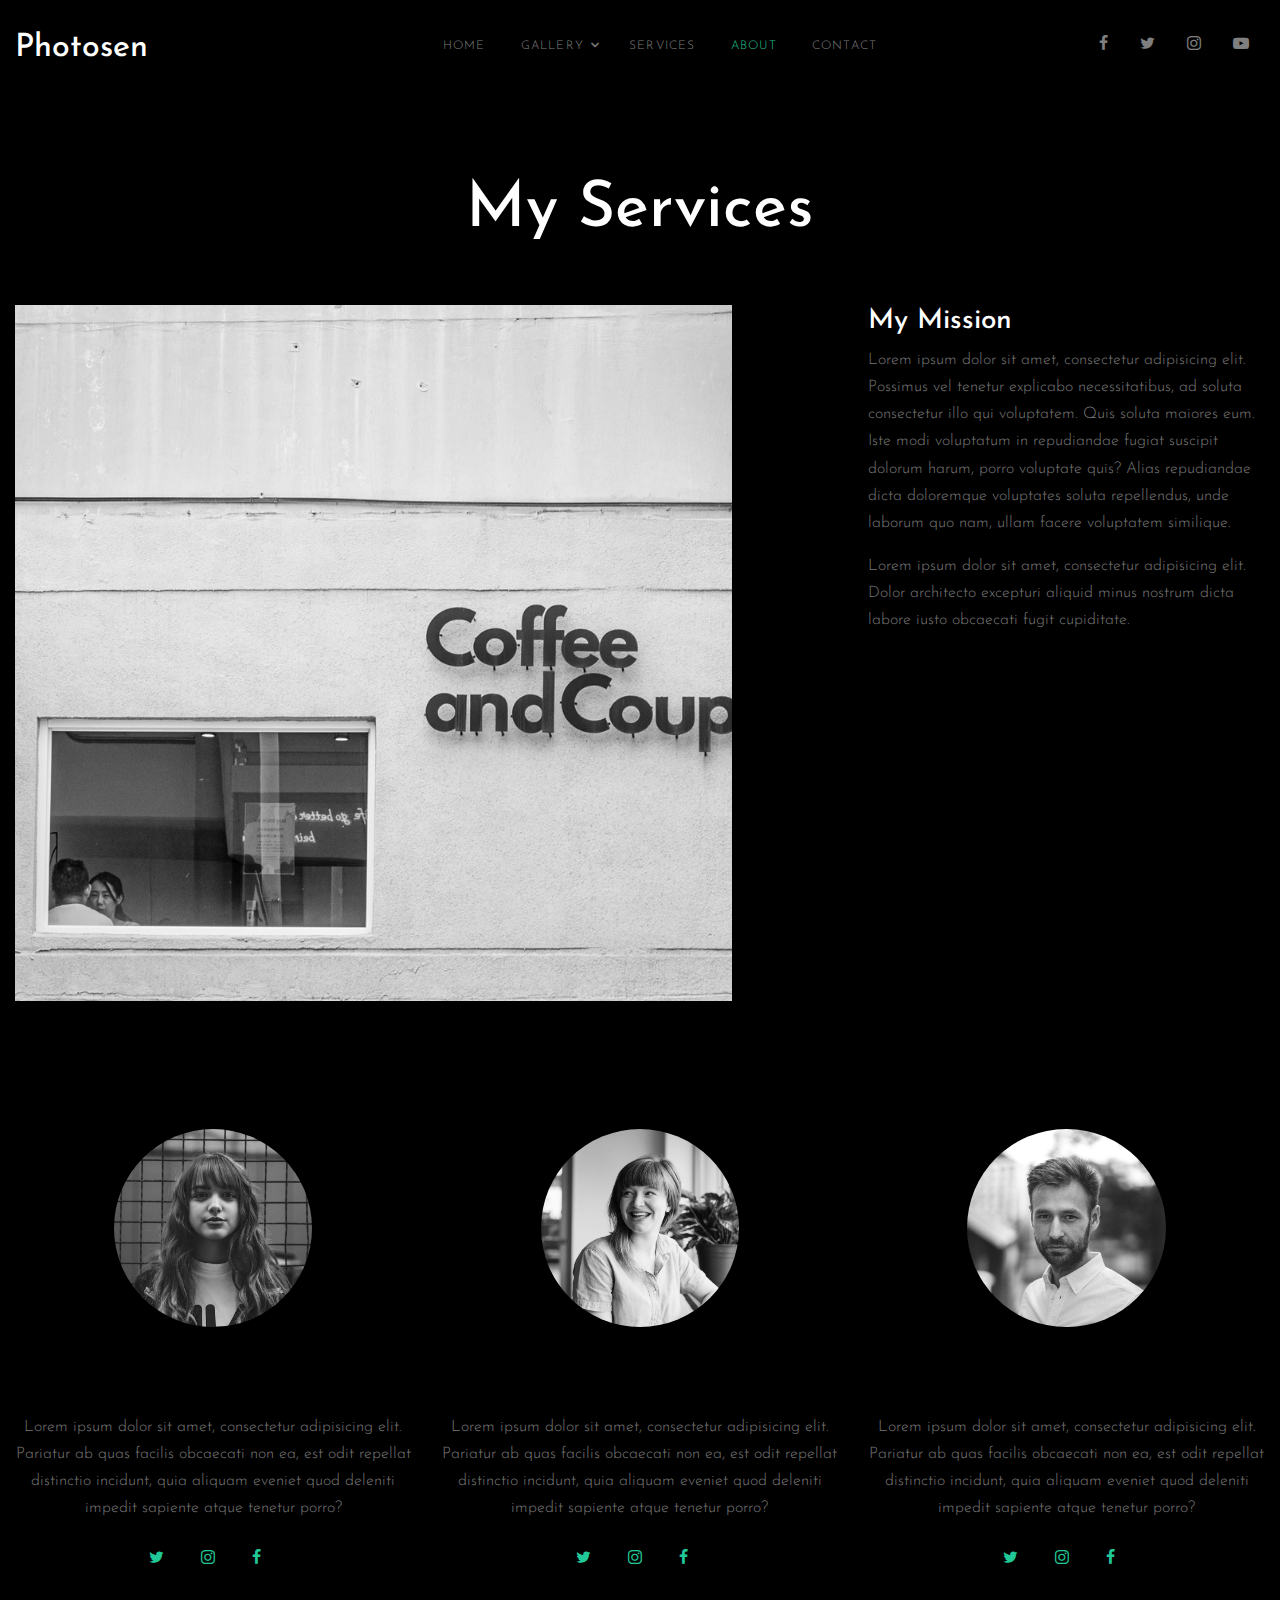
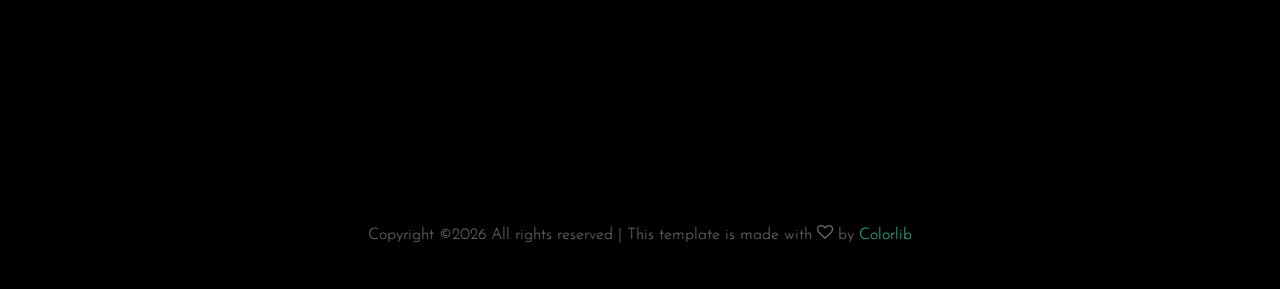
==== about.html @ 9618e88c "Template files added to this project folder" ====
<!DOCTYPE html>
<html lang="en">
<head>
  <title>Photosen &mdash; Colorlib Website Template</title>
  <meta charset="utf-8">
  <meta name="viewport" content="width=device-width, initial-scale=1, shrink-to-fit=no">

  <link href="https://fonts.googleapis.com/css2?family=Josefin+Sans:wght@400;700&family=Roboto+Mono:wght@400;700&display=swap" rel="stylesheet">
  <link rel="stylesheet" href="fonts/icomoon/style.css">

  <link rel="stylesheet" href="css/bootstrap.min.css">
  <link rel="stylesheet" href="css/magnific-popup.css">
  <link rel="stylesheet" href="css/jquery-ui.css">
  <link rel="stylesheet" href="css/owl.carousel.min.css">
  <link rel="stylesheet" href="css/owl.theme.default.min.css">

  <link rel="stylesheet" href="css/lightgallery.min.css">    

  <link rel="stylesheet" href="css/bootstrap-datepicker.css">

  <link rel="stylesheet" href="fonts/flaticon/font/flaticon.css">

  <link rel="stylesheet" href="css/swiper.css">

  <link rel="stylesheet" href="css/aos.css">

  <link rel="stylesheet" href="css/style.css">

</head>
<body>

  <div class="site-wrap">

    <div class="site-mobile-menu">
      <div class="site-mobile-menu-header">
        <div class="site-mobile-menu-close mt-3">
          <span class="icon-close2 js-menu-toggle"></span>
        </div>
      </div>
      <div class="site-mobile-menu-body"></div>
    </div>
    



    <header class="site-navbar py-3" role="banner">

      <div class="container-fluid">
        <div class="row align-items-center">

          <div class="col-6 col-xl-2" data-aos="fade-down">
            <h1 class="mb-0"><a href="index.html" class="text-white h2 mb-0">Photosen</a></h1>
          </div>
          <div class="col-10 col-md-8 d-none d-xl-block" data-aos="fade-down">
            <nav class="site-navigation position-relative text-right text-lg-center" role="navigation">

              <ul class="site-menu js-clone-nav mx-auto d-none d-lg-block">
                <li><a href="index.html">Home</a></li>
                <li class="has-children">
                  <a href="single.html">Gallery</a>
                  <ul class="dropdown">
                    <li><a href="#">Nature</a></li>
                    <li><a href="#">Portrait</a></li>
                    <li><a href="#">People</a></li>
                    <li><a href="#">Architecture</a></li>
                    <li><a href="#">Animals</a></li>
                    <li><a href="#">Sports</a></li>
                    <li><a href="#">Travel</a></li>
                    <li class="has-children">
                      <a href="#">Sub Menu</a>
                      <ul class="dropdown">
                        <li><a href="#">Menu One</a></li>
                        <li><a href="#">Menu Two</a></li>
                        <li><a href="#">Menu Three</a></li>
                      </ul>
                    </li>
                  </ul>
                </li>
                <li><a href="services.html">Services</a></li>
                <li class="active"><a href="about.html">About</a></li>
                <li><a href="contact.html">Contact</a></li>
              </ul>
            </nav>
          </div>

          <div class="col-6 col-xl-2 text-right" data-aos="fade-down">
            <div class="d-none d-xl-inline-block">
              <ul class="site-menu js-clone-nav ml-auto list-unstyled d-flex text-right mb-0" data-class="social">
                <li>
                  <a href="#" class="pl-0 pr-3"><span class="icon-facebook"></span></a>
                </li>
                <li>
                  <a href="#" class="pl-3 pr-3"><span class="icon-twitter"></span></a>
                </li>
                <li>
                  <a href="#" class="pl-3 pr-3"><span class="icon-instagram"></span></a>
                </li>
                <li>
                  <a href="#" class="pl-3 pr-3"><span class="icon-youtube-play"></span></a>
                </li>
              </ul>
            </div>

            <div class="d-inline-block d-xl-none ml-md-0 mr-auto py-3" style="position: relative; top: 3px;"><a href="#" class="site-menu-toggle js-menu-toggle text-black"><span class="icon-menu h3"></span></a></div>

          </div>

        </div>
      </div>
      
    </header>



    <div class="site-section"  data-aos="fade">
      <div class="container-fluid">

        <div class="row justify-content-center">

          <div class="col-md-7">
            <div class="row mb-5">
              <div class="col-12 ">
                <h2 class="site-section-heading text-center">My Services</h2>
              </div>
            </div>
          </div>

        </div>
        
        <div class="row mb-5">
          <div class="col-md-7">
            <img src="images/img_2.jpg" alt="Images" class="img-fluid">
          </div>
          <div class="col-md-4 ml-auto">
            <h3 class="text-white">My Mission</h3>
            <p>Lorem ipsum dolor sit amet, consectetur adipisicing elit. Possimus vel tenetur explicabo necessitatibus, ad soluta consectetur illo qui voluptatem. Quis soluta maiores eum. Iste modi voluptatum in repudiandae fugiat suscipit dolorum harum, porro voluptate quis? Alias repudiandae dicta doloremque voluptates soluta repellendus, unde laborum quo nam, ullam facere voluptatem similique.</p>
            <p>Lorem ipsum dolor sit amet, consectetur adipisicing elit. Dolor architecto excepturi aliquid minus nostrum dicta labore iusto obcaecati fugit cupiditate.</p>
          </div>
        </div>


        <div class="row site-section">
          <div class="col-md-6 col-lg-6 col-xl-4 text-center mb-5">
            <img src="images/person_1.jpg" alt="Image" class="img-fluid w-50 rounded-circle mb-4">
            <h2 class="text-black font-weight-light mb-4">Jean Smith</h2>
            <p class="mb-4">Lorem ipsum dolor sit amet, consectetur adipisicing elit. Pariatur ab quas facilis obcaecati non ea, est odit repellat distinctio incidunt, quia aliquam eveniet quod deleniti impedit sapiente atque tenetur porro?</p>
            <p>
              <a href="#" class="pl-0 pr-3"><span class="icon-twitter"></span></a>
              <a href="#" class="pl-3 pr-3"><span class="icon-instagram"></span></a>
              <a href="#" class="pl-3 pr-3"><span class="icon-facebook"></span></a>
            </p>
          </div>
          <div class="col-md-6 col-lg-6 col-xl-4 text-center mb-5">
            <img src="images/person_2.jpg" alt="Image" class="img-fluid w-50 rounded-circle mb-4">
            <h2 class="text-black font-weight-light mb-4">Claire Smith</h2>
            <p class="mb-4">Lorem ipsum dolor sit amet, consectetur adipisicing elit. Pariatur ab quas facilis obcaecati non ea, est odit repellat distinctio incidunt, quia aliquam eveniet quod deleniti impedit sapiente atque tenetur porro?</p>
            <p>
              <a href="#" class="pl-0 pr-3"><span class="icon-twitter"></span></a>
              <a href="#" class="pl-3 pr-3"><span class="icon-instagram"></span></a>
              <a href="#" class="pl-3 pr-3"><span class="icon-facebook"></span></a>
            </p>
          </div>
          <div class="col-md-6 col-lg-6 col-xl-4 text-center mb-5">
            <img src="images/person_4.jpg" alt="Image" class="img-fluid w-50 rounded-circle mb-4">
            <h2 class="text-black font-weight-light mb-4">John Smith</h2>
            <p class="mb-4">Lorem ipsum dolor sit amet, consectetur adipisicing elit. Pariatur ab quas facilis obcaecati non ea, est odit repellat distinctio incidunt, quia aliquam eveniet quod deleniti impedit sapiente atque tenetur porro?</p>
            <p>
              <a href="#" class="pl-0 pr-3"><span class="icon-twitter"></span></a>
              <a href="#" class="pl-3 pr-3"><span class="icon-instagram"></span></a>
              <a href="#" class="pl-3 pr-3"><span class="icon-facebook"></span></a>
            </p>
          </div>
        </div>
      </div>
    </div>

    <div class="footer py-4">
      <div class="container-fluid text-center">
        <p>
          <!-- Link back to Colorlib can't be removed. Template is licensed under CC BY 3.0. -->
          Copyright &copy;<script data-cfasync="false" src="/cdn-cgi/scripts/5c5dd728/cloudflare-static/email-decode.min.js"></script><script>document.write(new Date().getFullYear());</script> All rights reserved | This template is made with <i class="icon-heart-o" aria-hidden="true"></i> by <a href="https://colorlib.com" target="_blank" >Colorlib</a>
          <!-- Link back to Colorlib can't be removed. Template is licensed under CC BY 3.0. -->
        </p>
      </div>
    </div>

    

    
    
  </div>

  <script src="js/jquery-3.3.1.min.js"></script>
  <script src="js/jquery-migrate-3.0.1.min.js"></script>
  <script src="js/jquery-ui.js"></script>
  <script src="js/popper.min.js"></script>
  <script src="js/bootstrap.min.js"></script>
  <script src="js/owl.carousel.min.js"></script>
  <script src="js/jquery.stellar.min.js"></script>
  <script src="js/jquery.countdown.min.js"></script>
  <script src="js/jquery.magnific-popup.min.js"></script>
  <script src="js/bootstrap-datepicker.min.js"></script>
  <script src="js/swiper.min.js"></script>
  <script src="js/aos.js"></script>

  <script src="js/picturefill.min.js"></script>
  <script src="js/lightgallery-all.min.js"></script>
  <script src="js/jquery.mousewheel.min.js"></script>

  <script src="js/main.js"></script>
  
  <script>
    $(document).ready(function(){
      $('#lightgallery').lightGallery();
    });
  </script>

</body>
</html>
---- fonts/icomoon/style.css ----
@font-face {
  font-family: 'icomoon';
  src:  url('fonts/icomoon.eot?10si43');
  src:  url('fonts/icomoon.eot?10si43#iefix') format('embedded-opentype'),
    url('fonts/icomoon.ttf?10si43') format('truetype'),
    url('fonts/icomoon.woff?10si43') format('woff'),
    url('fonts/icomoon.svg?10si43#icomoon') format('svg');
  font-weight: normal;
  font-style: normal;
}

[class^="icon-"], [class*=" icon-"] {
  /* use !important to prevent issues with browser extensions that change fonts */
  font-family: 'icomoon' !important;
  speak: none;
  font-style: normal;
  font-weight: normal;
  font-variant: normal;
  text-transform: none;
  line-height: 1;

  /* Better Font Rendering =========== */
  -webkit-font-smoothing: antialiased;
  -moz-osx-font-smoothing: grayscale;
}

.icon-asterisk:before {
  content: "\f069";
}
.icon-plus:before {
  content: "\f067";
}
.icon-question:before {
  content: "\f128";
}
.icon-minus:before {
  content: "\f068";
}
.icon-glass:before {
  content: "\f000";
}
.icon-music:before {
  content: "\f001";
}
.icon-search:before {
  content: "\f002";
}
.icon-envelope-o:before {
  content: "\f003";
}
.icon-heart:before {
  content: "\f004";
}
.icon-star:before {
  content: "\f005";
}
.icon-star-o:before {
  content: "\f006";
}
.icon-user:before {
  content: "\f007";
}
.icon-film:before {
  content: "\f008";
}
.icon-th-large:before {
  content: "\f009";
}
.icon-th:before {
  content: "\f00a";
}
.icon-th-list:before {
  content: "\f00b";
}
.icon-check:before {
  content: "\f00c";
}
.icon-close:before {
  content: "\f00d";
}
.icon-remove:before {
  content: "\f00d";
}
.icon-times:before {
  content: "\f00d";
}
.icon-search-plus:before {
  content: "\f00e";
}
.icon-search-minus:before {
  content: "\f010";
}
.icon-power-off:before {
  content: "\f011";
}
.icon-signal:before {
  content: "\f012";
}
.icon-cog:before {
  content: "\f013";
}
.icon-gear:before {
  content: "\f013";
}
.icon-trash-o:before {
  content: "\f014";
}
.icon-home:before {
  content: "\f015";
}
.icon-file-o:before {
  content: "\f016";
}
.icon-clock-o:before {
  content: "\f017";
}
.icon-road:before {
  content: "\f018";
}
.icon-download:before {
  content: "\f019";
}
.icon-arrow-circle-o-down:before {
  content: "\f01a";
}
.icon-arrow-circle-o-up:before {
  content: "\f01b";
}
.icon-inbox:before {
  content: "\f01c";
}
.icon-play-circle-o:before {
  content: "\f01d";
}
.icon-repeat:before {
  content: "\f01e";
}
.icon-rotate-right:before {
  content: "\f01e";
}
.icon-refresh:before {
  content: "\f021";
}
.icon-list-alt:before {
  content: "\f022";
}
.icon-lock:before {
  content: "\f023";
}
.icon-flag:before {
  content: "\f024";
}
.icon-headphones:before {
  content: "\f025";
}
.icon-volume-off:before {
  content: "\f026";
}
.icon-volume-down:before {
  content: "\f027";
}
.icon-volume-up:before {
  content: "\f028";
}
.icon-qrcode:before {
  content: "\f029";
}
.icon-barcode:before {
  content: "\f02a";
}
.icon-tag:before {
  content: "\f02b";
}
.icon-tags:before {
  content: "\f02c";
}
.icon-book:before {
  content: "\f02d";
}
.icon-bookmark:before {
  content: "\f02e";
}
.icon-print:before {
  content: "\f02f";
}
.icon-camera:before {
  content: "\f030";
}
.icon-font:before {
  content: "\f031";
}
.icon-bold:before {
  content: "\f032";
}
.icon-italic:before {
  content: "\f033";
}
.icon-text-height:before {
  content: "\f034";
}
.icon-text-width:before {
  content: "\f035";
}
.icon-align-left:before {
  content: "\f036";
}
.icon-align-center:before {
  content: "\f037";
}
.icon-align-right:before {
  content: "\f038";
}
.icon-align-justify:before {
  content: "\f039";
}
.icon-list:before {
  content: "\f03a";
}
.icon-dedent:before {
  content: "\f03b";
}
.icon-outdent:before {
  content: "\f03b";
}
.icon-indent:before {
  content: "\f03c";
}
.icon-video-camera:before {
  content: "\f03d";
}
.icon-image:before {
  content: "\f03e";
}
.icon-photo:before {
  content: "\f03e";
}
.icon-picture-o:before {
  content: "\f03e";
}
.icon-pencil:before {
  content: "\f040";
}
.icon-map-marker:before {
  content: "\f041";
}
.icon-adjust:before {
  content: "\f042";
}
.icon-tint:before {
  content: "\f043";
}
.icon-edit:before {
  content: "\f044";
}
.icon-pencil-square-o:before {
  content: "\f044";
}
.icon-share-square-o:before {
  content: "\f045";
}
.icon-check-square-o:before {
  content: "\f046";
}
.icon-arrows:before {
  content: "\f047";
}
.icon-step-backward:before {
  content: "\f048";
}
.icon-fast-backward:before {
  content: "\f049";
}
.icon-backward:before {
  content: "\f04a";
}
.icon-play:before {
  content: "\f04b";
}
.icon-pause:before {
  content: "\f04c";
}
.icon-stop:before {
  content: "\f04d";
}
.icon-forward:before {
  content: "\f04e";
}
.icon-fast-forward:before {
  content: "\f050";
}
.icon-step-forward:before {
  content: "\f051";
}
.icon-eject:before {
  content: "\f052";
}
.icon-chevron-left:before {
  content: "\f053";
}
.icon-chevron-right:before {
  content: "\f054";
}
.icon-plus-circle:before {
  content: "\f055";
}
.icon-minus-circle:before {
  content: "\f056";
}
.icon-times-circle:before {
  content: "\f057";
}
.icon-check-circle:before {
  content: "\f058";
}
.icon-question-circle:before {
  content: "\f059";
}
.icon-info-circle:before {
  content: "\f05a";
}
.icon-crosshairs:before {
  content: "\f05b";
}
.icon-times-circle-o:before {
  content: "\f05c";
}
.icon-check-circle-o:before {
  content: "\f05d";
}
.icon-ban:before {
  content: "\f05e";
}
.icon-arrow-left:before {
  content: "\f060";
}
.icon-arrow-right:before {
  content: "\f061";
}
.icon-arrow-up:before {
  content: "\f062";
}
.icon-arrow-down:before {
  content: "\f063";
}
.icon-mail-forward:before {
  content: "\f064";
}
.icon-share:before {
  content: "\f064";
}
.icon-expand:before {
  content: "\f065";
}
.icon-compress:before {
  content: "\f066";
}
.icon-exclamation-circle:before {
  content: "\f06a";
}
.icon-gift:before {
  content: "\f06b";
}
.icon-leaf:before {
  content: "\f06c";
}
.icon-fire:before {
  content: "\f06d";
}
.icon-eye:before {
  content: "\f06e";
}
.icon-eye-slash:before {
  content: "\f070";
}
.icon-exclamation-triangle:before {
  content: "\f071";
}
.icon-warning:before {
  content: "\f071";
}
.icon-plane:before {
  content: "\f072";
}
.icon-calendar:before {
  content: "\f073";
}
.icon-random:before {
  content: "\f074";
}
.icon-comment:before {
  content: "\f075";
}
.icon-magnet:before {
  content: "\f076";
}
.icon-chevron-up:before {
  content: "\f077";
}
.icon-chevron-down:before {
  content: "\f078";
}
.icon-retweet:before {
  content: "\f079";
}
.icon-shopping-cart:before {
  content: "\f07a";
}
.icon-folder:before {
  content: "\f07b";
}
.icon-folder-open:before {
  content: "\f07c";
}
.icon-arrows-v:before {
  content: "\f07d";
}
.icon-arrows-h:before {
  content: "\f07e";
}
.icon-bar-chart:before {
  content: "\f080";
}
.icon-bar-chart-o:before {
  content: "\f080";
}
.icon-twitter-square:before {
  content: "\f081";
}
.icon-facebook-square:before {
  content: "\f082";
}
.icon-camera-retro:before {
  content: "\f083";
}
.icon-key:before {
  content: "\f084";
}
.icon-cogs:before {
  content: "\f085";
}
.icon-gears:before {
  content: "\f085";
}
.icon-comments:before {
  content: "\f086";
}
.icon-thumbs-o-up:before {
  content: "\f087";
}
.icon-thumbs-o-down:before {
  content: "\f088";
}
.icon-star-half:before {
  content: "\f089";
}
.icon-heart-o:before {
  content: "\f08a";
}
.icon-sign-out:before {
  content: "\f08b";
}
.icon-linkedin-square:before {
  content: "\f08c";
}
.icon-thumb-tack:before {
  content: "\f08d";
}
.icon-external-link:before {
  content: "\f08e";
}
.icon-sign-in:before {
  content: "\f090";
}
.icon-trophy:before {
  content: "\f091";
}
.icon-github-square:before {
  content: "\f092";
}
.icon-upload:before {
  content: "\f093";
}
.icon-lemon-o:before {
  content: "\f094";
}
.icon-phone:before {
  content: "\f095";
}
.icon-square-o:before {
  content: "\f096";
}
.icon-bookmark-o:before {
  content: "\f097";
}
.icon-phone-square:before {
  content: "\f098";
}
.icon-twitter:before {
  content: "\f099";
}
.icon-facebook:before {
  content: "\f09a";
}
.icon-facebook-f:before {
  content: "\f09a";
}
.icon-github:before {
  content: "\f09b";
}
.icon-unlock:before {
  content: "\f09c";
}
.icon-credit-card:before {
  content: "\f09d";
}
.icon-feed:before {
  content: "\f09e";
}
.icon-rss:before {
  content: "\f09e";
}
.icon-hdd-o:before {
  content: "\f0a0";
}
.icon-bullhorn:before {
  content: "\f0a1";
}
.icon-bell-o:before {
  content: "\f0a2";
}
.icon-certificate:before {
  content: "\f0a3";
}
.icon-hand-o-right:before {
  content: "\f0a4";
}
.icon-hand-o-left:before {
  content: "\f0a5";
}
.icon-hand-o-up:before {
  content: "\f0a6";
}
.icon-hand-o-down:before {
  content: "\f0a7";
}
.icon-arrow-circle-left:before {
  content: "\f0a8";
}
.icon-arrow-circle-right:before {
  content: "\f0a9";
}
.icon-arrow-circle-up:before {
  content: "\f0aa";
}
.icon-arrow-circle-down:before {
  content: "\f0ab";
}
.icon-globe:before {
  content: "\f0ac";
}
.icon-wrench:before {
  content: "\f0ad";
}
.icon-tasks:before {
  content: "\f0ae";
}
.icon-filter:before {
  content: "\f0b0";
}
.icon-briefcase:before {
  content: "\f0b1";
}
.icon-arrows-alt:before {
  content: "\f0b2";
}
.icon-group:before {
  content: "\f0c0";
}
.icon-users:before {
  content: "\f0c0";
}
.icon-chain:before {
  content: "\f0c1";
}
.icon-link:before {
  content: "\f0c1";
}
.icon-cloud:before {
  content: "\f0c2";
}
.icon-flask:before {
  content: "\f0c3";
}
.icon-cut:before {
  content: "\f0c4";
}
.icon-scissors:before {
  content: "\f0c4";
}
.icon-copy:before {
  content: "\f0c5";
}
.icon-files-o:before {
  content: "\f0c5";
}
.icon-paperclip:before {
  content: "\f0c6";
}
.icon-floppy-o:before {
  content: "\f0c7";
}
.icon-save:before {
  content: "\f0c7";
}
.icon-square:before {
  content: "\f0c8";
}
.icon-bars:before {
  content: "\f0c9";
}
.icon-navicon:before {
  content: "\f0c9";
}
.icon-reorder:before {
  content: "\f0c9";
}
.icon-list-ul:before {
  content: "\f0ca";
}
.icon-list-ol:before {
  content: "\f0cb";
}
.icon-strikethrough:before {
  content: "\f0cc";
}
.icon-underline:before {
  content: "\f0cd";
}
.icon-table:before {
  content: "\f0ce";
}
.icon-magic:before {
  content: "\f0d0";
}
.icon-truck:before {
  content: "\f0d1";
}
.icon-pinterest:before {
  content: "\f0d2";
}
.icon-pinterest-square:before {
  content: "\f0d3";
}
.icon-google-plus-square:before {
  content: "\f0d4";
}
.icon-google-plus:before {
  content: "\f0d5";
}
.icon-money:before {
  content: "\f0d6";
}
.icon-caret-down:before {
  content: "\f0d7";
}
.icon-caret-up:before {
  content: "\f0d8";
}
.icon-caret-left:before {
  content: "\f0d9";
}
.icon-caret-right:before {
  content: "\f0da";
}
.icon-columns:before {
  content: "\f0db";
}
.icon-sort:before {
  content: "\f0dc";
}
.icon-unsorted:before {
  content: "\f0dc";
}
.icon-sort-desc:before {
  content: "\f0dd";
}
.icon-sort-down:before {
  content: "\f0dd";
}
.icon-sort-asc:before {
  content: "\f0de";
}
.icon-sort-up:before {
  content: "\f0de";
}
.icon-envelope:before {
  content: "\f0e0";
}
.icon-linkedin:before {
  content: "\f0e1";
}
.icon-rotate-left:before {
  content: "\f0e2";
}
.icon-undo:before {
  content: "\f0e2";
}
.icon-gavel:before {
  content: "\f0e3";
}
.icon-legal:before {
  content: "\f0e3";
}
.icon-dashboard:before {
  content: "\f0e4";
}
.icon-tachometer:before {
  content: "\f0e4";
}
.icon-comment-o:before {
  content: "\f0e5";
}
.icon-comments-o:before {
  content: "\f0e6";
}
.icon-bolt:before {
  content: "\f0e7";
}
.icon-flash:before {
  content: "\f0e7";
}
.icon-sitemap:before {
  content: "\f0e8";
}
.icon-umbrella:before {
  content: "\f0e9";
}
.icon-clipboard:before {
  content: "\f0ea";
}
.icon-paste:before {
  content: "\f0ea";
}
.icon-lightbulb-o:before {
  content: "\f0eb";
}
.icon-exchange:before {
  content: "\f0ec";
}
.icon-cloud-download:before {
  content: "\f0ed";
}
.icon-cloud-upload:before {
  content: "\f0ee";
}
.icon-user-md:before {
  content: "\f0f0";
}
.icon-stethoscope:before {
  content: "\f0f1";
}
.icon-suitcase:before {
  content: "\f0f2";
}
.icon-bell:before {
  content: "\f0f3";
}
.icon-coffee:before {
  content: "\f0f4";
}
.icon-cutlery:before {
  content: "\f0f5";
}
.icon-file-text-o:before {
  content: "\f0f6";
}
.icon-building-o:before {
  content: "\f0f7";
}
.icon-hospital-o:before {
  content: "\f0f8";
}
.icon-ambulance:before {
  content: "\f0f9";
}
.icon-medkit:before {
  content: "\f0fa";
}
.icon-fighter-jet:before {
  content: "\f0fb";
}
.icon-beer:before {
  content: "\f0fc";
}
.icon-h-square:before {
  content: "\f0fd";
}
.icon-plus-square:before {
  content: "\f0fe";
}
.icon-angle-double-left:before {
  content: "\f100";
}
.icon-angle-double-right:before {
  content: "\f101";
}
.icon-angle-double-up:before {
  content: "\f102";
}
.icon-angle-double-down:before {
  content: "\f103";
}
.icon-angle-left:before {
  content: "\f104";
}
.icon-angle-right:before {
  content: "\f105";
}
.icon-angle-up:before {
  content: "\f106";
}
.icon-angle-down:before {
  content: "\f107";
}
.icon-desktop:before {
  content: "\f108";
}
.icon-laptop:before {
  content: "\f109";
}
.icon-tablet:before {
  content: "\f10a";
}
.icon-mobile:before {
  content: "\f10b";
}
.icon-mobile-phone:before {
  content: "\f10b";
}
.icon-circle-o:before {
  content: "\f10c";
}
.icon-quote-left:before {
  content: "\f10d";
}
.icon-quote-right:before {
  content: "\f10e";
}
.icon-spinner:before {
  content: "\f110";
}
.icon-circle:before {
  content: "\f111";
}
.icon-mail-reply:before {
  content: "\f112";
}
.icon-reply:before {
  content: "\f112";
}
.icon-github-alt:before {
  content: "\f113";
}
.icon-folder-o:before {
  content: "\f114";
}
.icon-folder-open-o:before {
  content: "\f115";
}
.icon-smile-o:before {
  content: "\f118";
}
.icon-frown-o:before {
  content: "\f119";
}
.icon-meh-o:before {
  content: "\f11a";
}
.icon-gamepad:before {
  content: "\f11b";
}
.icon-keyboard-o:before {
  content: "\f11c";
}
.icon-flag-o:before {
  content: "\f11d";
}
.icon-flag-checkered:before {
  content: "\f11e";
}
.icon-terminal:before {
  content: "\f120";
}
.icon-code:before {
  content: "\f121";
}
.icon-mail-reply-all:before {
  content: "\f122";
}
.icon-reply-all:before {
  content: "\f122";
}
.icon-star-half-empty:before {
  content: "\f123";
}
.icon-star-half-full:before {
  content: "\f123";
}
.icon-star-half-o:before {
  content: "\f123";
}
.icon-location-arrow:before {
  content: "\f124";
}
.icon-crop:before {
  content: "\f125";
}
.icon-code-fork:before {
  content: "\f126";
}
.icon-chain-broken:before {
  content: "\f127";
}
.icon-unlink:before {
  content: "\f127";
}
.icon-info:before {
  content: "\f129";
}
.icon-exclamation:before {
  content: "\f12a";
}
.icon-superscript:before {
  content: "\f12b";
}
.icon-subscript:before {
  content: "\f12c";
}
.icon-eraser:before {
  content: "\f12d";
}
.icon-puzzle-piece:before {
  content: "\f12e";
}
.icon-microphone:before {
  content: "\f130";
}
.icon-microphone-slash:before {
  content: "\f131";
}
.icon-shield:before {
  content: "\f132";
}
.icon-calendar-o:before {
  content: "\f133";
}
.icon-fire-extinguisher:before {
  content: "\f134";
}
.icon-rocket:before {
  content: "\f135";
}
.icon-maxcdn:before {
  content: "\f136";
}
.icon-chevron-circle-left:before {
  content: "\f137";
}
.icon-chevron-circle-right:before {
  content: "\f138";
}
.icon-chevron-circle-up:before {
  content: "\f139";
}
.icon-chevron-circle-down:before {
  content: "\f13a";
}
.icon-html5:before {
  content: "\f13b";
}
.icon-css3:before {
  content: "\f13c";
}
.icon-anchor:before {
  content: "\f13d";
}
.icon-unlock-alt:before {
  content: "\f13e";
}
.icon-bullseye:before {
  content: "\f140";
}
.icon-ellipsis-h:before {
  content: "\f141";
}
.icon-ellipsis-v:before {
  content: "\f142";
}
.icon-rss-square:before {
  content: "\f143";
}
.icon-play-circle:before {
  content: "\f144";
}
.icon-ticket:before {
  content: "\f145";
}
.icon-minus-square:before {
  content: "\f146";
}
.icon-minus-square-o:before {
  content: "\f147";
}
.icon-level-up:before {
  content: "\f148";
}
.icon-level-down:before {
  content: "\f149";
}
.icon-check-square:before {
  content: "\f14a";
}
.icon-pencil-square:before {
  content: "\f14b";
}
.icon-external-link-square:before {
  content: "\f14c";
}
.icon-share-square:before {
  content: "\f14d";
}
.icon-compass:before {
  content: "\f14e";
}
.icon-caret-square-o-down:before {
  content: "\f150";
}
.icon-toggle-down:before {
  content: "\f150";
}
.icon-caret-square-o-up:before {
  content: "\f151";
}
.icon-toggle-up:before {
  content: "\f151";
}
.icon-caret-square-o-right:before {
  content: "\f152";
}
.icon-toggle-right:before {
  content: "\f152";
}
.icon-eur:before {
  content: "\f153";
}
.icon-euro:before {
  content: "\f153";
}
.icon-gbp:before {
  content: "\f154";
}
.icon-dollar:before {
  content: "\f155";
}
.icon-usd:before {
  content: "\f155";
}
.icon-inr:before {
  content: "\f156";
}
.icon-rupee:before {
  content: "\f156";
}
.icon-cny:before {
  content: "\f157";
}
.icon-jpy:before {
  content: "\f157";
}
.icon-rmb:before {
  content: "\f157";
}
.icon-yen:before {
  content: "\f157";
}
.icon-rouble:before {
  content: "\f158";
}
.icon-rub:before {
  content: "\f158";
}
.icon-ruble:before {
  content: "\f158";
}
.icon-krw:before {
  content: "\f159";
}
.icon-won:before {
  content: "\f159";
}
.icon-bitcoin:before {
  content: "\f15a";
}
.icon-btc:before {
  content: "\f15a";
}
.icon-file:before {
  content: "\f15b";
}
.icon-file-text:before {
  content: "\f15c";
}
.icon-sort-alpha-asc:before {
  content: "\f15d";
}
.icon-sort-alpha-desc:before {
  content: "\f15e";
}
.icon-sort-amount-asc:before {
  content: "\f160";
}
.icon-sort-amount-desc:before {
  content: "\f161";
}
.icon-sort-numeric-asc:before {
  content: "\f162";
}
.icon-sort-numeric-desc:before {
  content: "\f163";
}
.icon-thumbs-up:before {
  content: "\f164";
}
.icon-thumbs-down:before {
  content: "\f165";
}
.icon-youtube-square:before {
  content: "\f166";
}
.icon-youtube:before {
  content: "\f167";
}
.icon-xing:before {
  content: "\f168";
}
.icon-xing-square:before {
  content: "\f169";
}
.icon-youtube-play:before {
  content: "\f16a";
}
.icon-dropbox:before {
  content: "\f16b";
}
.icon-stack-overflow:before {
  content: "\f16c";
}
.icon-instagram:before {
  content: "\f16d";
}
.icon-flickr:before {
  content: "\f16e";
}
.icon-adn:before {
  content: "\f170";
}
.icon-bitbucket:before {
  content: "\f171";
}
.icon-bitbucket-square:before {
  content: "\f172";
}
.icon-tumblr:before {
  content: "\f173";
}
.icon-tumblr-square:before {
  content: "\f174";
}
.icon-long-arrow-down:before {
  content: "\f175";
}
.icon-long-arrow-up:before {
  content: "\f176";
}
.icon-long-arrow-left:before {
  content: "\f177";
}
.icon-long-arrow-right:before {
  content: "\f178";
}
.icon-apple:before {
  content: "\f179";
}
.icon-windows:before {
  content: "\f17a";
}
.icon-android:before {
  content: "\f17b";
}
.icon-linux:before {
  content: "\f17c";
}
.icon-dribbble:before {
  content: "\f17d";
}
.icon-skype:before {
  content: "\f17e";
}
.icon-foursquare:before {
  content: "\f180";
}
.icon-trello:before {
  content: "\f181";
}
.icon-female:before {
  content: "\f182";
}
.icon-male:before {
  content: "\f183";
}
.icon-gittip:before {
  content: "\f184";
}
.icon-gratipay:before {
  content: "\f184";
}
.icon-sun-o:before {
  content: "\f185";
}
.icon-moon-o:before {
  content: "\f186";
}
.icon-archive:before {
  content: "\f187";
}
.icon-bug:before {
  content: "\f188";
}
.icon-vk:before {
  content: "\f189";
}
.icon-weibo:before {
  content: "\f18a";
}
.icon-renren:before {
  content: "\f18b";
}
.icon-pagelines:before {
  content: "\f18c";
}
.icon-stack-exchange:before {
  content: "\f18d";
}
.icon-arrow-circle-o-right:before {
  content: "\f18e";
}
.icon-arrow-circle-o-left:before {
  content: "\f190";
}
.icon-caret-square-o-left:before {
  content: "\f191";
}
.icon-toggle-left:before {
  content: "\f191";
}
.icon-dot-circle-o:before {
  content: "\f192";
}
.icon-wheelchair:before {
  content: "\f193";
}
.icon-vimeo-square:before {
  content: "\f194";
}
.icon-try:before {
  content: "\f195";
}
.icon-turkish-lira:before {
  content: "\f195";
}
.icon-plus-square-o:before {
  content: "\f196";
}
.icon-space-shuttle:before {
  content: "\f197";
}
.icon-slack:before {
  content: "\f198";
}
.icon-envelope-square:before {
  content: "\f199";
}
.icon-wordpress:before {
  content: "\f19a";
}
.icon-openid:before {
  content: "\f19b";
}
.icon-bank:before {
  content: "\f19c";
}
.icon-institution:before {
  content: "\f19c";
}
.icon-university:before {
  content: "\f19c";
}
.icon-graduation-cap:before {
  content: "\f19d";
}
.icon-mortar-board:before {
  content: "\f19d";
}
.icon-yahoo:before {
  content: "\f19e";
}
.icon-google:before {
  content: "\f1a0";
}
.icon-reddit:before {
  content: "\f1a1";
}
.icon-reddit-square:before {
  content: "\f1a2";
}
.icon-stumbleupon-circle:before {
  content: "\f1a3";
}
.icon-stumbleupon:before {
  content: "\f1a4";
}
.icon-delicious:before {
  content: "\f1a5";
}
.icon-digg:before {
  content: "\f1a6";
}
.icon-pied-piper-pp:before {
  content: "\f1a7";
}
.icon-pied-piper-alt:before {
  content: "\f1a8";
}
.icon-drupal:before {
  content: "\f1a9";
}
.icon-joomla:before {
  content: "\f1aa";
}
.icon-language:before {
  content: "\f1ab";
}
.icon-fax:before {
  content: "\f1ac";
}
.icon-building:before {
  content: "\f1ad";
}
.icon-child:before {
  content: "\f1ae";
}
.icon-paw:before {
  content: "\f1b0";
}
.icon-spoon:before {
  content: "\f1b1";
}
.icon-cube:before {
  content: "\f1b2";
}
.icon-cubes:before {
  content: "\f1b3";
}
.icon-behance:before {
  content: "\f1b4";
}
.icon-behance-square:before {
  content: "\f1b5";
}
.icon-steam:before {
  content: "\f1b6";
}
.icon-steam-square:before {
  content: "\f1b7";
}
.icon-recycle:before {
  content: "\f1b8";
}
.icon-automobile:before {
  content: "\f1b9";
}
.icon-car:before {
  content: "\f1b9";
}
.icon-cab:before {
  content: "\f1ba";
}
.icon-taxi:before {
  content: "\f1ba";
}
.icon-tree:before {
  content: "\f1bb";
}
.icon-spotify:before {
  content: "\f1bc";
}
.icon-deviantart:before {
  content: "\f1bd";
}
.icon-soundcloud:before {
  content: "\f1be";
}
.icon-database:before {
  content: "\f1c0";
}
.icon-file-pdf-o:before {
  content: "\f1c1";
}
.icon-file-word-o:before {
  content: "\f1c2";
}
.icon-file-excel-o:before {
  content: "\f1c3";
}
.icon-file-powerpoint-o:before {
  content: "\f1c4";
}
.icon-file-image-o:before {
  content: "\f1c5";
}
.icon-file-photo-o:before {
  content: "\f1c5";
}
.icon-file-picture-o:before {
  content: "\f1c5";
}
.icon-file-archive-o:before {
  content: "\f1c6";
}
.icon-file-zip-o:before {
  content: "\f1c6";
}
.icon-file-audio-o:before {
  content: "\f1c7";
}
.icon-file-sound-o:before {
  content: "\f1c7";
}
.icon-file-movie-o:before {
  content: "\f1c8";
}
.icon-file-video-o:before {
  content: "\f1c8";
}
.icon-file-code-o:before {
  content: "\f1c9";
}
.icon-vine:before {
  content: "\f1ca";
}
.icon-codepen:before {
  content: "\f1cb";
}
.icon-jsfiddle:before {
  content: "\f1cc";
}
.icon-life-bouy:before {
  content: "\f1cd";
}
.icon-life-buoy:before {
  content: "\f1cd";
}
.icon-life-ring:before {
  content: "\f1cd";
}
.icon-life-saver:before {
  content: "\f1cd";
}
.icon-support:before {
  content: "\f1cd";
}
.icon-circle-o-notch:before {
  content: "\f1ce";
}
.icon-ra:before {
  content: "\f1d0";
}
.icon-rebel:before {
  content: "\f1d0";
}
.icon-resistance:before {
  content: "\f1d0";
}
.icon-empire:before {
  content: "\f1d1";
}
.icon-ge:before {
  content: "\f1d1";
}
.icon-git-square:before {
  content: "\f1d2";
}
.icon-git:before {
  content: "\f1d3";
}
.icon-hacker-news:before {
  content: "\f1d4";
}
.icon-y-combinator-square:before {
  content: "\f1d4";
}
.icon-yc-square:before {
  content: "\f1d4";
}
.icon-tencent-weibo:before {
  content: "\f1d5";
}
.icon-qq:before {
  content: "\f1d6";
}
.icon-wechat:before {
  content: "\f1d7";
}
.icon-weixin:before {
  content: "\f1d7";
}
.icon-paper-plane:before {
  content: "\f1d8";
}
.icon-send:before {
  content: "\f1d8";
}
.icon-paper-plane-o:before {
  content: "\f1d9";
}
.icon-send-o:before {
  content: "\f1d9";
}
.icon-history:before {
  content: "\f1da";
}
.icon-circle-thin:before {
  content: "\f1db";
}
.icon-header:before {
  content: "\f1dc";
}
.icon-paragraph:before {
  content: "\f1dd";
}
.icon-sliders:before {
  content: "\f1de";
}
.icon-share-alt:before {
  content: "\f1e0";
}
.icon-share-alt-square:before {
  content: "\f1e1";
}
.icon-bomb:before {
  content: "\f1e2";
}
.icon-futbol-o:before {
  content: "\f1e3";
}
.icon-soccer-ball-o:before {
  content: "\f1e3";
}
.icon-tty:before {
  content: "\f1e4";
}
.icon-binoculars:before {
  content: "\f1e5";
}
.icon-plug:before {
  content: "\f1e6";
}
.icon-slideshare:before {
  content: "\f1e7";
}
.icon-twitch:before {
  content: "\f1e8";
}
.icon-yelp:before {
  content: "\f1e9";
}
.icon-newspaper-o:before {
  content: "\f1ea";
}
.icon-wifi:before {
  content: "\f1eb";
}
.icon-calculator:before {
  content: "\f1ec";
}
.icon-paypal:before {
  content: "\f1ed";
}
.icon-google-wallet:before {
  content: "\f1ee";
}
.icon-cc-visa:before {
  content: "\f1f0";
}
.icon-cc-mastercard:before {
  content: "\f1f1";
}
.icon-cc-discover:before {
  content: "\f1f2";
}
.icon-cc-amex:before {
  content: "\f1f3";
}
.icon-cc-paypal:before {
  content: "\f1f4";
}
.icon-cc-stripe:before {
  content: "\f1f5";
}
.icon-bell-slash:before {
  content: "\f1f6";
}
.icon-bell-slash-o:before {
  content: "\f1f7";
}
.icon-trash:before {
  content: "\f1f8";
}
.icon-copyright:before {
  content: "\f1f9";
}
.icon-at:before {
  content: "\f1fa";
}
.icon-eyedropper:before {
  content: "\f1fb";
}
.icon-paint-brush:before {
  content: "\f1fc";
}
.icon-birthday-cake:before {
  content: "\f1fd";
}
.icon-area-chart:before {
  content: "\f1fe";
}
.icon-pie-chart:before {
  content: "\f200";
}
.icon-line-chart:before {
  content: "\f201";
}
.icon-lastfm:before {
  content: "\f202";
}
.icon-lastfm-square:before {
  content: "\f203";
}
.icon-toggle-off:before {
  content: "\f204";
}
.icon-toggle-on:before {
  content: "\f205";
}
.icon-bicycle:before {
  content: "\f206";
}
.icon-bus:before {
  content: "\f207";
}
.icon-ioxhost:before {
  content: "\f208";
}
.icon-angellist:before {
  content: "\f209";
}
.icon-cc:before {
  content: "\f20a";
}
.icon-ils:before {
  content: "\f20b";
}
.icon-shekel:before {
  content: "\f20b";
}
.icon-sheqel:before {
  content: "\f20b";
}
.icon-meanpath:before {
  content: "\f20c";
}
.icon-buysellads:before {
  content: "\f20d";
}
.icon-connectdevelop:before {
  content: "\f20e";
}
.icon-dashcube:before {
  content: "\f210";
}
.icon-forumbee:before {
  content: "\f211";
}
.icon-leanpub:before {
  content: "\f212";
}
.icon-sellsy:before {
  content: "\f213";
}
.icon-shirtsinbulk:before {
  content: "\f214";
}
.icon-simplybuilt:before {
  content: "\f215";
}
.icon-skyatlas:before {
  content: "\f216";
}
.icon-cart-plus:before {
  content: "\f217";
}
.icon-cart-arrow-down:before {
  content: "\f218";
}
.icon-diamond:before {
  content: "\f219";
}
.icon-ship:before {
  content: "\f21a";
}
.icon-user-secret:before {
  content: "\f21b";
}
.icon-motorcycle:before {
  content: "\f21c";
}
.icon-street-view:before {
  content: "\f21d";
}
.icon-heartbeat:before {
  content: "\f21e";
}
.icon-venus:before {
  content: "\f221";
}
.icon-mars:before {
  content: "\f222";
}
.icon-mercury:before {
  content: "\f223";
}
.icon-intersex:before {
  content: "\f224";
}
.icon-transgender:before {
  content: "\f224";
}
.icon-transgender-alt:before {
  content: "\f225";
}
.icon-venus-double:before {
  content: "\f226";
}
.icon-mars-double:before {
  content: "\f227";
}
.icon-venus-mars:before {
  content: "\f228";
}
.icon-mars-stroke:before {
  content: "\f229";
}
.icon-mars-stroke-v:before {
  content: "\f22a";
}
.icon-mars-stroke-h:before {
  content: "\f22b";
}
.icon-neuter:before {
  content: "\f22c";
}
.icon-genderless:before {
  content: "\f22d";
}
.icon-facebook-official:before {
  content: "\f230";
}
.icon-pinterest-p:before {
  content: "\f231";
}
.icon-whatsapp:before {
  content: "\f232";
}
.icon-server:before {
  content: "\f233";
}
.icon-user-plus:before {
  content: "\f234";
}
.icon-user-times:before {
  content: "\f235";
}
.icon-bed:before {
  content: "\f236";
}
.icon-hotel:before {
  content: "\f236";
}
.icon-viacoin:before {
  content: "\f237";
}
.icon-train:before {
  content: "\f238";
}
.icon-subway:before {
  content: "\f239";
}
.icon-medium:before {
  content: "\f23a";
}
.icon-y-combinator:before {
  content: "\f23b";
}
.icon-yc:before {
  content: "\f23b";
}
.icon-optin-monster:before {
  content: "\f23c";
}
.icon-opencart:before {
  content: "\f23d";
}
.icon-expeditedssl:before {
  content: "\f23e";
}
.icon-battery:before {
  content: "\f240";
}
.icon-battery-4:before {
  content: "\f240";
}
.icon-battery-full:before {
  content: "\f240";
}
.icon-battery-3:before {
  content: "\f241";
}
.icon-battery-three-quarters:before {
  content: "\f241";
}
.icon-battery-2:before {
  content: "\f242";
}
.icon-battery-half:before {
  content: "\f242";
}
.icon-battery-1:before {
  content: "\f243";
}
.icon-battery-quarter:before {
  content: "\f243";
}
.icon-battery-0:before {
  content: "\f244";
}
.icon-battery-empty:before {
  content: "\f244";
}
.icon-mouse-pointer:before {
  content: "\f245";
}
.icon-i-cursor:before {
  content: "\f246";
}
.icon-object-group:before {
  content: "\f247";
}
.icon-object-ungroup:before {
  content: "\f248";
}
.icon-sticky-note:before {
  content: "\f249";
}
.icon-sticky-note-o:before {
  content: "\f24a";
}
.icon-cc-jcb:before {
  content: "\f24b";
}
.icon-cc-diners-club:before {
  content: "\f24c";
}
.icon-clone:before {
  content: "\f24d";
}
.icon-balance-scale:before {
  content: "\f24e";
}
.icon-hourglass-o:before {
  content: "\f250";
}
.icon-hourglass-1:before {
  content: "\f251";
}
.icon-hourglass-start:before {
  content: "\f251";
}
.icon-hourglass-2:before {
  content: "\f252";
}
.icon-hourglass-half:before {
  content: "\f252";
}
.icon-hourglass-3:before {
  content: "\f253";
}
.icon-hourglass-end:before {
  content: "\f253";
}
.icon-hourglass:before {
  content: "\f254";
}
.icon-hand-grab-o:before {
  content: "\f255";
}
.icon-hand-rock-o:before {
  content: "\f255";
}
.icon-hand-paper-o:before {
  content: "\f256";
}
.icon-hand-stop-o:before {
  content: "\f256";
}
.icon-hand-scissors-o:before {
  content: "\f257";
}
.icon-hand-lizard-o:before {
  content: "\f258";
}
.icon-hand-spock-o:before {
  content: "\f259";
}
.icon-hand-pointer-o:before {
  content: "\f25a";
}
.icon-hand-peace-o:before {
  content: "\f25b";
}
.icon-trademark:before {
  content: "\f25c";
}
.icon-registered:before {
  content: "\f25d";
}
.icon-creative-commons:before {
  content: "\f25e";
}
.icon-gg:before {
  content: "\f260";
}
.icon-gg-circle:before {
  content: "\f261";
}
.icon-tripadvisor:before {
  content: "\f262";
}
.icon-odnoklassniki:before {
  content: "\f263";
}
.icon-odnoklassniki-square:before {
  content: "\f264";
}
.icon-get-pocket:before {
  content: "\f265";
}
.icon-wikipedia-w:before {
  content: "\f266";
}
.icon-safari:before {
  content: "\f267";
}
.icon-chrome:before {
  content: "\f268";
}
.icon-firefox:before {
  content: "\f269";
}
.icon-opera:before {
  content: "\f26a";
}
.icon-internet-explorer:before {
  content: "\f26b";
}
.icon-television:before {
  content: "\f26c";
}
.icon-tv:before {
  content: "\f26c";
}
.icon-contao:before {
  content: "\f26d";
}
.icon-500px:before {
  content: "\f26e";
}
.icon-amazon:before {
  content: "\f270";
}
.icon-calendar-plus-o:before {
  content: "\f271";
}
.icon-calendar-minus-o:before {
  content: "\f272";
}
.icon-calendar-times-o:before {
  content: "\f273";
}
.icon-calendar-check-o:before {
  content: "\f274";
}
.icon-industry:before {
  content: "\f275";
}
.icon-map-pin:before {
  content: "\f276";
}
.icon-map-signs:before {
  content: "\f277";
}
.icon-map-o:before {
  content: "\f278";
}
.icon-map:before {
  content: "\f279";
}
.icon-commenting:before {
  content: "\f27a";
}
.icon-commenting-o:before {
  content: "\f27b";
}
.icon-houzz:before {
  content: "\f27c";
}
.icon-vimeo:before {
  content: "\f27d";
}
.icon-black-tie:before {
  content: "\f27e";
}
.icon-fonticons:before {
  content: "\f280";
}
.icon-reddit-alien:before {
  content: "\f281";
}
.icon-edge:before {
  content: "\f282";
}
.icon-credit-card-alt:before {
  content: "\f283";
}
.icon-codiepie:before {
  content: "\f284";
}
.icon-modx:before {
  content: "\f285";
}
.icon-fort-awesome:before {
  content: "\f286";
}
.icon-usb:before {
  content: "\f287";
}
.icon-product-hunt:before {
  content: "\f288";
}
.icon-mixcloud:before {
  content: "\f289";
}
.icon-scribd:before {
  content: "\f28a";
}
.icon-pause-circle:before {
  content: "\f28b";
}
.icon-pause-circle-o:before {
  content: "\f28c";
}
.icon-stop-circle:before {
  content: "\f28d";
}
.icon-stop-circle-o:before {
  content: "\f28e";
}
.icon-shopping-bag:before {
  content: "\f290";
}
.icon-shopping-basket:before {
  content: "\f291";
}
.icon-hashtag:before {
  content: "\f292";
}
.icon-bluetooth:before {
  content: "\f293";
}
.icon-bluetooth-b:before {
  content: "\f294";
}
.icon-percent:before {
  content: "\f295";
}
.icon-gitlab:before {
  content: "\f296";
}
.icon-wpbeginner:before {
  content: "\f297";
}
.icon-wpforms:before {
  content: "\f298";
}
.icon-envira:before {
  content: "\f299";
}
.icon-universal-access:before {
  content: "\f29a";
}
.icon-wheelchair-alt:before {
  content: "\f29b";
}
.icon-question-circle-o:before {
  content: "\f29c";
}
.icon-blind:before {
  content: "\f29d";
}
.icon-audio-description:before {
  content: "\f29e";
}
.icon-volume-control-phone:before {
  content: "\f2a0";
}
.icon-braille:before {
  content: "\f2a1";
}
.icon-assistive-listening-systems:before {
  content: "\f2a2";
}
.icon-american-sign-language-interpreting:before {
  content: "\f2a3";
}
.icon-asl-interpreting:before {
  content: "\f2a3";
}
.icon-deaf:before {
  content: "\f2a4";
}
.icon-deafness:before {
  content: "\f2a4";
}
.icon-hard-of-hearing:before {
  content: "\f2a4";
}
.icon-glide:before {
  content: "\f2a5";
}
.icon-glide-g:before {
  content: "\f2a6";
}
.icon-sign-language:before {
  content: "\f2a7";
}
.icon-signing:before {
  content: "\f2a7";
}
.icon-low-vision:before {
  content: "\f2a8";
}
.icon-viadeo:before {
  content: "\f2a9";
}
.icon-viadeo-square:before {
  content: "\f2aa";
}
.icon-snapchat:before {
  content: "\f2ab";
}
.icon-snapchat-ghost:before {
  content: "\f2ac";
}
.icon-snapchat-square:before {
  content: "\f2ad";
}
.icon-pied-piper:before {
  content: "\f2ae";
}
.icon-first-order:before {
  content: "\f2b0";
}
.icon-yoast:before {
  content: "\f2b1";
}
.icon-themeisle:before {
  content: "\f2b2";
}
.icon-google-plus-circle:before {
  content: "\f2b3";
}
.icon-google-plus-official:before {
  content: "\f2b3";
}
.icon-fa:before {
  content: "\f2b4";
}
.icon-font-awesome:before {
  content: "\f2b4";
}
.icon-handshake-o:before {
  content: "\f2b5";
}
.icon-envelope-open:before {
  content: "\f2b6";
}
.icon-envelope-open-o:before {
  content: "\f2b7";
}
.icon-linode:before {
  content: "\f2b8";
}
.icon-address-book:before {
  content: "\f2b9";
}
.icon-address-book-o:before {
  content: "\f2ba";
}
.icon-address-card:before {
  content: "\f2bb";
}
.icon-vcard:before {
  content: "\f2bb";
}
.icon-address-card-o:before {
  content: "\f2bc";
}
.icon-vcard-o:before {
  content: "\f2bc";
}
.icon-user-circle:before {
  content: "\f2bd";
}
.icon-user-circle-o:before {
  content: "\f2be";
}
.icon-user-o:before {
  content: "\f2c0";
}
.icon-id-badge:before {
  content: "\f2c1";
}
.icon-drivers-license:before {
  content: "\f2c2";
}
.icon-id-card:before {
  content: "\f2c2";
}
.icon-drivers-license-o:before {
  content: "\f2c3";
}
.icon-id-card-o:before {
  content: "\f2c3";
}
.icon-quora:before {
  content: "\f2c4";
}
.icon-free-code-camp:before {
  content: "\f2c5";
}
.icon-telegram:before {
  content: "\f2c6";
}
.icon-thermometer:before {
  content: "\f2c7";
}
.icon-thermometer-4:before {
  content: "\f2c7";
}
.icon-thermometer-full:before {
  content: "\f2c7";
}
.icon-thermometer-3:before {
  content: "\f2c8";
}
.icon-thermometer-three-quarters:before {
  content: "\f2c8";
}
.icon-thermometer-2:before {
  content: "\f2c9";
}
.icon-thermometer-half:before {
  content: "\f2c9";
}
.icon-thermometer-1:before {
  content: "\f2ca";
}
.icon-thermometer-quarter:before {
  content: "\f2ca";
}
.icon-thermometer-0:before {
  content: "\f2cb";
}
.icon-thermometer-empty:before {
  content: "\f2cb";
}
.icon-shower:before {
  content: "\f2cc";
}
.icon-bath:before {
  content: "\f2cd";
}
.icon-bathtub:before {
  content: "\f2cd";
}
.icon-s15:before {
  content: "\f2cd";
}
.icon-podcast:before {
  content: "\f2ce";
}
.icon-window-maximize:before {
  content: "\f2d0";
}
.icon-window-minimize:before {
  content: "\f2d1";
}
.icon-window-restore:before {
  content: "\f2d2";
}
.icon-times-rectangle:before {
  content: "\f2d3";
}
.icon-window-close:before {
  content: "\f2d3";
}
.icon-times-rectangle-o:before {
  content: "\f2d4";
}
.icon-window-close-o:before {
  content: "\f2d4";
}
.icon-bandcamp:before {
  content: "\f2d5";
}
.icon-grav:before {
  content: "\f2d6";
}
.icon-etsy:before {
  content: "\f2d7";
}
.icon-imdb:before {
  content: "\f2d8";
}
.icon-ravelry:before {
  content: "\f2d9";
}
.icon-eercast:before {
  content: "\f2da";
}
.icon-microchip:before {
  content: "\f2db";
}
.icon-snowflake-o:before {
  content: "\f2dc";
}
.icon-superpowers:before {
  content: "\f2dd";
}
.icon-wpexplorer:before {
  content: "\f2de";
}
.icon-meetup:before {
  content: "\f2e0";
}
.icon-3d_rotation:before {
  content: "\e84d";
}
.icon-ac_unit:before {
  content: "\eb3b";
}
.icon-alarm:before {
  content: "\e855";
}
.icon-access_alarms:before {
  content: "\e191";
}
.icon-schedule:before {
  content: "\e8b5";
}
.icon-accessibility:before {
  content: "\e84e";
}
.icon-accessible:before {
  content: "\e914";
}
.icon-account_balance:before {
  content: "\e84f";
}
.icon-account_balance_wallet:before {
  content: "\e850";
}
.icon-account_box:before {
  content: "\e851";
}
.icon-account_circle:before {
  content: "\e853";
}
.icon-adb:before {
  content: "\e60e";
}
.icon-add:before {
  content: "\e145";
}
.icon-add_a_photo:before {
  content: "\e439";
}
.icon-alarm_add:before {
  content: "\e856";
}
.icon-add_alert:before {
  content: "\e003";
}
.icon-add_box:before {
  content: "\e146";
}
.icon-add_circle:before {
  content: "\e147";
}
.icon-control_point:before {
  content: "\e3ba";
}
.icon-add_location:before {
  content: "\e567";
}
.icon-add_shopping_cart:before {
  content: "\e854";
}
.icon-queue:before {
  content: "\e03c";
}
.icon-add_to_queue:before {
  content: "\e05c";
}
.icon-adjust2:before {
  content: "\e39e";
}
.icon-airline_seat_flat:before {
  content: "\e630";
}
.icon-airline_seat_flat_angled:before {
  content: "\e631";
}
.icon-airline_seat_individual_suite:before {
  content: "\e632";
}
.icon-airline_seat_legroom_extra:before {
  content: "\e633";
}
.icon-airline_seat_legroom_normal:before {
  content: "\e634";
}
.icon-airline_seat_legroom_reduced:before {
  content: "\e635";
}
.icon-airline_seat_recline_extra:before {
  content: "\e636";
}
.icon-airline_seat_recline_normal:before {
  content: "\e637";
}
.icon-flight:before {
  content: "\e539";
}
.icon-airplanemode_inactive:before {
  content: "\e194";
}
.icon-airplay:before {
  content: "\e055";
}
.icon-airport_shuttle:before {
  content: "\eb3c";
}
.icon-alarm_off:before {
  content: "\e857";
}
.icon-alarm_on:before {
  content: "\e858";
}
.icon-album:before {
  content: "\e019";
}
.icon-all_inclusive:before {
  content: "\eb3d";
}
.icon-all_out:before {
  content: "\e90b";
}
.icon-android2:before {
  content: "\e859";
}
.icon-announcement:before {
  content: "\e85a";
}
.icon-apps:before {
  content: "\e5c3";
}
.icon-archive2:before {
  content: "\e149";
}
.icon-arrow_back:before {
  content: "\e5c4";
}
.icon-arrow_downward:before {
  content: "\e5db";
}
.icon-arrow_drop_down:before {
  content: "\e5c5";
}
.icon-arrow_drop_down_circle:before {
  content: "\e5c6";
}
.icon-arrow_drop_up:before {
  content: "\e5c7";
}
.icon-arrow_forward:before {
  content: "\e5c8";
}
.icon-arrow_upward:before {
  content: "\e5d8";
}
.icon-art_track:before {
  content: "\e060";
}
.icon-aspect_ratio:before {
  content: "\e85b";
}
.icon-poll:before {
  content: "\e801";
}
.icon-assignment:before {
  content: "\e85d";
}
.icon-assignment_ind:before {
  content: "\e85e";
}
.icon-assignment_late:before {
  content: "\e85f";
}
.icon-assignment_return:before {
  content: "\e860";
}
.icon-assignment_returned:before {
  content: "\e861";
}
.icon-assignment_turned_in:before {
  content: "\e862";
}
.icon-assistant:before {
  content: "\e39f";
}
.icon-flag2:before {
  content: "\e153";
}
.icon-attach_file:before {
  content: "\e226";
}
.icon-attach_money:before {
  content: "\e227";
}
.icon-attachment:before {
  content: "\e2bc";
}
.icon-audiotrack:before {
  content: "\e3a1";
}
.icon-autorenew:before {
  content: "\e863";
}
.icon-av_timer:before {
  content: "\e01b";
}
.icon-backspace:before {
  content: "\e14a";
}
.icon-cloud_upload:before {
  content: "\e2c3";
}
.icon-battery_alert:before {
  content: "\e19c";
}
.icon-battery_charging_full:before {
  content: "\e1a3";
}
.icon-battery_std:before {
  content: "\e1a5";
}
.icon-battery_unknown:before {
  content: "\e1a6";
}
.icon-beach_access:before {
  content: "\eb3e";
}
.icon-beenhere:before {
  content: "\e52d";
}
.icon-block:before {
  content: "\e14b";
}
.icon-bluetooth2:before {
  content: "\e1a7";
}
.icon-bluetooth_searching:before {
  content: "\e1aa";
}
.icon-bluetooth_connected:before {
  content: "\e1a8";
}
.icon-bluetooth_disabled:before {
  content: "\e1a9";
}
.icon-blur_circular:before {
  content: "\e3a2";
}
.icon-blur_linear:before {
  content: "\e3a3";
}
.icon-blur_off:before {
  content: "\e3a4";
}
.icon-blur_on:before {
  content: "\e3a5";
}
.icon-class:before {
  content: "\e86e";
}
.icon-turned_in:before {
  content: "\e8e6";
}
.icon-turned_in_not:before {
  content: "\e8e7";
}
.icon-border_all:before {
  content: "\e228";
}
.icon-border_bottom:before {
  content: "\e229";
}
.icon-border_clear:before {
  content: "\e22a";
}
.icon-border_color:before {
  content: "\e22b";
}
.icon-border_horizontal:before {
  content: "\e22c";
}
.icon-border_inner:before {
  content: "\e22d";
}
.icon-border_left:before {
  content: "\e22e";
}
.icon-border_outer:before {
  content: "\e22f";
}
.icon-border_right:before {
  content: "\e230";
}
.icon-border_style:before {
  content: "\e231";
}
.icon-border_top:before {
  content: "\e232";
}
.icon-border_vertical:before {
  content: "\e233";
}
.icon-branding_watermark:before {
  content: "\e06b";
}
.icon-brightness_1:before {
  content: "\e3a6";
}
.icon-brightness_2:before {
  content: "\e3a7";
}
.icon-brightness_3:before {
  content: "\e3a8";
}
.icon-brightness_4:before {
  content: "\e3a9";
}
.icon-brightness_low:before {
  content: "\e1ad";
}
.icon-brightness_medium:before {
  content: "\e1ae";
}
.icon-brightness_high:before {
  content: "\e1ac";
}
.icon-brightness_auto:before {
  content: "\e1ab";
}
.icon-broken_image:before {
  content: "\e3ad";
}
.icon-brush:before {
  content: "\e3ae";
}
.icon-bubble_chart:before {
  content: "\e6dd";
}
.icon-bug_report:before {
  content: "\e868";
}
.icon-build:before {
  content: "\e869";
}
.icon-burst_mode:before {
  content: "\e43c";
}
.icon-domain:before {
  content: "\e7ee";
}
.icon-business_center:before {
  content: "\eb3f";
}
.icon-cached:before {
  content: "\e86a";
}
.icon-cake:before {
  content: "\e7e9";
}
.icon-phone2:before {
  content: "\e0cd";
}
.icon-call_end:before {
  content: "\e0b1";
}
.icon-call_made:before {
  content: "\e0b2";
}
.icon-merge_type:before {
  content: "\e252";
}
.icon-call_missed:before {
  content: "\e0b4";
}
.icon-call_missed_outgoing:before {
  content: "\e0e4";
}
.icon-call_received:before {
  content: "\e0b5";
}
.icon-call_split:before {
  content: "\e0b6";
}
.icon-call_to_action:before {
  content: "\e06c";
}
.icon-camera2:before {
  content: "\e3af";
}
.icon-photo_camera:before {
  content: "\e412";
}
.icon-camera_enhance:before {
  content: "\e8fc";
}
.icon-camera_front:before {
  content: "\e3b1";
}
.icon-camera_rear:before {
  content: "\e3b2";
}
.icon-camera_roll:before {
  content: "\e3b3";
}
.icon-cancel:before {
  content: "\e5c9";
}
.icon-redeem:before {
  content: "\e8b1";
}
.icon-card_membership:before {
  content: "\e8f7";
}
.icon-card_travel:before {
  content: "\e8f8";
}
.icon-casino:before {
  content: "\eb40";
}
.icon-cast:before {
  content: "\e307";
}
.icon-cast_connected:before {
  content: "\e308";
}
.icon-center_focus_strong:before {
  content: "\e3b4";
}
.icon-center_focus_weak:before {
  content: "\e3b5";
}
.icon-change_history:before {
  content: "\e86b";
}
.icon-chat:before {
  content: "\e0b7";
}
.icon-chat_bubble:before {
  content: "\e0ca";
}
.icon-chat_bubble_outline:before {
  content: "\e0cb";
}
.icon-check2:before {
  content: "\e5ca";
}
.icon-check_box:before {
  content: "\e834";
}
.icon-check_box_outline_blank:before {
  content: "\e835";
}
.icon-check_circle:before {
  content: "\e86c";
}
.icon-navigate_before:before {
  content: "\e408";
}
.icon-navigate_next:before {
  content: "\e409";
}
.icon-child_care:before {
  content: "\eb41";
}
.icon-child_friendly:before {
  content: "\eb42";
}
.icon-chrome_reader_mode:before {
  content: "\e86d";
}
.icon-close2:before {
  content: "\e5cd";
}
.icon-clear_all:before {
  content: "\e0b8";
}
.icon-closed_caption:before {
  content: "\e01c";
}
.icon-wb_cloudy:before {
  content: "\e42d";
}
.icon-cloud_circle:before {
  content: "\e2be";
}
.icon-cloud_done:before {
  content: "\e2bf";
}
.icon-cloud_download:before {
  content: "\e2c0";
}
.icon-cloud_off:before {
  content: "\e2c1";
}
.icon-cloud_queue:before {
  content: "\e2c2";
}
.icon-code2:before {
  content: "\e86f";
}
.icon-photo_library:before {
  content: "\e413";
}
.icon-collections_bookmark:before {
  content: "\e431";
}
.icon-palette:before {
  content: "\e40a";
}
.icon-colorize:before {
  content: "\e3b8";
}
.icon-comment2:before {
  content: "\e0b9";
}
.icon-compare:before {
  content: "\e3b9";
}
.icon-compare_arrows:before {
  content: "\e915";
}
.icon-laptop2:before {
  content: "\e31e";
}
.icon-confirmation_number:before {
  content: "\e638";
}
.icon-contact_mail:before {
  content: "\e0d0";
}
.icon-contact_phone:before {
  content: "\e0cf";
}
.icon-contacts:before {
  content: "\e0ba";
}
.icon-content_copy:before {
  content: "\e14d";
}
.icon-content_cut:before {
  content: "\e14e";
}
.icon-content_paste:before {
  content: "\e14f";
}
.icon-control_point_duplicate:before {
  content: "\e3bb";
}
.icon-copyright2:before {
  content: "\e90c";
}
.icon-mode_edit:before {
  content: "\e254";
}
.icon-create_new_folder:before {
  content: "\e2cc";
}
.icon-payment:before {
  content: "\e8a1";
}
.icon-crop2:before {
  content: "\e3be";
}
.icon-crop_16_9:before {
  content: "\e3bc";
}
.icon-crop_3_2:before {
  content: "\e3bd";
}
.icon-crop_landscape:before {
  content: "\e3c3";
}
.icon-crop_7_5:before {
  content: "\e3c0";
}
.icon-crop_din:before {
  content: "\e3c1";
}
.icon-crop_free:before {
  content: "\e3c2";
}
.icon-crop_original:before {
  content: "\e3c4";
}
.icon-crop_portrait:before {
  content: "\e3c5";
}
.icon-crop_rotate:before {
  content: "\e437";
}
.icon-crop_square:before {
  content: "\e3c6";
}
.icon-dashboard2:before {
  content: "\e871";
}
.icon-data_usage:before {
  content: "\e1af";
}
.icon-date_range:before {
  content: "\e916";
}
.icon-dehaze:before {
  content: "\e3c7";
}
.icon-delete:before {
  content: "\e872";
}
.icon-delete_forever:before {
  content: "\e92b";
}
.icon-delete_sweep:before {
  content: "\e16c";
}
.icon-description:before {
  content: "\e873";
}
.icon-desktop_mac:before {
  content: "\e30b";
}
.icon-desktop_windows:before {
  content: "\e30c";
}
.icon-details:before {
  content: "\e3c8";
}
.icon-developer_board:before {
  content: "\e30d";
}
.icon-developer_mode:before {
  content: "\e1b0";
}
.icon-device_hub:before {
  content: "\e335";
}
.icon-phonelink:before {
  content: "\e326";
}
.icon-devices_other:before {
  content: "\e337";
}
.icon-dialer_sip:before {
  content: "\e0bb";
}
.icon-dialpad:before {
  content: "\e0bc";
}
.icon-directions:before {
  content: "\e52e";
}
.icon-directions_bike:before {
  content: "\e52f";
}
.icon-directions_boat:before {
  content: "\e532";
}
.icon-directions_bus:before {
  content: "\e530";
}
.icon-directions_car:before {
  content: "\e531";
}
.icon-directions_railway:before {
  content: "\e534";
}
.icon-directions_run:before {
  content: "\e566";
}
.icon-directions_transit:before {
  content: "\e535";
}
.icon-directions_walk:before {
  content: "\e536";
}
.icon-disc_full:before {
  content: "\e610";
}
.icon-dns:before {
  content: "\e875";
}
.icon-not_interested:before {
  content: "\e033";
}
.icon-do_not_disturb_alt:before {
  content: "\e611";
}
.icon-do_not_disturb_off:before {
  content: "\e643";
}
.icon-remove_circle:before {
  content: "\e15c";
}
.icon-dock:before {
  content: "\e30e";
}
.icon-done:before {
  content: "\e876";
}
.icon-done_all:before {
  content: "\e877";
}
.icon-donut_large:before {
  content: "\e917";
}
.icon-donut_small:before {
  content: "\e918";
}
.icon-drafts:before {
  content: "\e151";
}
.icon-drag_handle:before {
  content: "\e25d";
}
.icon-time_to_leave:before {
  content: "\e62c";
}
.icon-dvr:before {
  content: "\e1b2";
}
.icon-edit_location:before {
  content: "\e568";
}
.icon-eject2:before {
  content: "\e8fb";
}
.icon-markunread:before {
  content: "\e159";
}
.icon-enhanced_encryption:before {
  content: "\e63f";
}
.icon-equalizer:before {
  content: "\e01d";
}
.icon-error:before {
  content: "\e000";
}
.icon-error_outline:before {
  content: "\e001";
}
.icon-euro_symbol:before {
  content: "\e926";
}
.icon-ev_station:before {
  content: "\e56d";
}
.icon-insert_invitation:before {
  content: "\e24f";
}
.icon-event_available:before {
  content: "\e614";
}
.icon-event_busy:before {
  content: "\e615";
}
.icon-event_note:before {
  content: "\e616";
}
.icon-event_seat:before {
  content: "\e903";
}
.icon-exit_to_app:before {
  content: "\e879";
}
.icon-expand_less:before {
  content: "\e5ce";
}
.icon-expand_more:before {
  content: "\e5cf";
}
.icon-explicit:before {
  content: "\e01e";
}
.icon-explore:before {
  content: "\e87a";
}
.icon-exposure:before {
  content: "\e3ca";
}
.icon-exposure_neg_1:before {
  content: "\e3cb";
}
.icon-exposure_neg_2:before {
  content: "\e3cc";
}
.icon-exposure_plus_1:before {
  content: "\e3cd";
}
.icon-exposure_plus_2:before {
  content: "\e3ce";
}
.icon-exposure_zero:before {
  content: "\e3cf";
}
.icon-extension:before {
  content: "\e87b";
}
.icon-face:before {
  content: "\e87c";
}
.icon-fast_forward:before {
  content: "\e01f";
}
.icon-fast_rewind:before {
  content: "\e020";
}
.icon-favorite:before {
  content: "\e87d";
}
.icon-favorite_border:before {
  content: "\e87e";
}
.icon-featured_play_list:before {
  content: "\e06d";
}
.icon-featured_video:before {
  content: "\e06e";
}
.icon-sms_failed:before {
  content: "\e626";
}
.icon-fiber_dvr:before {
  content: "\e05d";
}
.icon-fiber_manual_record:before {
  content: "\e061";
}
.icon-fiber_new:before {
  content: "\e05e";
}
.icon-fiber_pin:before {
  content: "\e06a";
}
.icon-fiber_smart_record:before {
  content: "\e062";
}
.icon-get_app:before {
  content: "\e884";
}
.icon-file_upload:before {
  content: "\e2c6";
}
.icon-filter2:before {
  content: "\e3d3";
}
.icon-filter_1:before {
  content: "\e3d0";
}
.icon-filter_2:before {
  content: "\e3d1";
}
.icon-filter_3:before {
  content: "\e3d2";
}
.icon-filter_4:before {
  content: "\e3d4";
}
.icon-filter_5:before {
  content: "\e3d5";
}
.icon-filter_6:before {
  content: "\e3d6";
}
.icon-filter_7:before {
  content: "\e3d7";
}
.icon-filter_8:before {
  content: "\e3d8";
}
.icon-filter_9:before {
  content: "\e3d9";
}
.icon-filter_9_plus:before {
  content: "\e3da";
}
.icon-filter_b_and_w:before {
  content: "\e3db";
}
.icon-filter_center_focus:before {
  content: "\e3dc";
}
.icon-filter_drama:before {
  content: "\e3dd";
}
.icon-filter_frames:before {
  content: "\e3de";
}
.icon-terrain:before {
  content: "\e564";
}
.icon-filter_list:before {
  content: "\e152";
}
.icon-filter_none:before {
  content: "\e3e0";
}
.icon-filter_tilt_shift:before {
  content: "\e3e2";
}
.icon-filter_vintage:before {
  content: "\e3e3";
}
.icon-find_in_page:before {
  content: "\e880";
}
.icon-find_replace:before {
  content: "\e881";
}
.icon-fingerprint:before {
  content: "\e90d";
}
.icon-first_page:before {
  content: "\e5dc";
}
.icon-fitness_center:before {
  content: "\eb43";
}
.icon-flare:before {
  content: "\e3e4";
}
.icon-flash_auto:before {
  content: "\e3e5";
}
.icon-flash_off:before {
  content: "\e3e6";
}
.icon-flash_on:before {
  content: "\e3e7";
}
.icon-flight_land:before {
  content: "\e904";
}
.icon-flight_takeoff:before {
  content: "\e905";
}
.icon-flip:before {
  content: "\e3e8";
}
.icon-flip_to_back:before {
  content: "\e882";
}
.icon-flip_to_front:before {
  content: "\e883";
}
.icon-folder2:before {
  content: "\e2c7";
}
.icon-folder_open:before {
  content: "\e2c8";
}
.icon-folder_shared:before {
  content: "\e2c9";
}
.icon-folder_special:before {
  content: "\e617";
}
.icon-font_download:before {
  content: "\e167";
}
.icon-format_align_center:before {
  content: "\e234";
}
.icon-format_align_justify:before {
  content: "\e235";
}
.icon-format_align_left:before {
  content: "\e236";
}
.icon-format_align_right:before {
  content: "\e237";
}
.icon-format_bold:before {
  content: "\e238";
}
.icon-format_clear:before {
  content: "\e239";
}
.icon-format_color_fill:before {
  content: "\e23a";
}
.icon-format_color_reset:before {
  content: "\e23b";
}
.icon-format_color_text:before {
  content: "\e23c";
}
.icon-format_indent_decrease:before {
  content: "\e23d";
}
.icon-format_indent_increase:before {
  content: "\e23e";
}
.icon-format_italic:before {
  content: "\e23f";
}
.icon-format_line_spacing:before {
  content: "\e240";
}
.icon-format_list_bulleted:before {
  content: "\e241";
}
.icon-format_list_numbered:before {
  content: "\e242";
}
.icon-format_paint:before {
  content: "\e243";
}
.icon-format_quote:before {
  content: "\e244";
}
.icon-format_shapes:before {
  content: "\e25e";
}
.icon-format_size:before {
  content: "\e245";
}
.icon-format_strikethrough:before {
  content: "\e246";
}
.icon-format_textdirection_l_to_r:before {
  content: "\e247";
}
.icon-format_textdirection_r_to_l:before {
  content: "\e248";
}
.icon-format_underlined:before {
  content: "\e249";
}
.icon-question_answer:before {
  content: "\e8af";
}
.icon-forward2:before {
  content: "\e154";
}
.icon-forward_10:before {
  content: "\e056";
}
.icon-forward_30:before {
  content: "\e057";
}
.icon-forward_5:before {
  content: "\e058";
}
.icon-free_breakfast:before {
  content: "\eb44";
}
.icon-fullscreen:before {
  content: "\e5d0";
}
.icon-fullscreen_exit:before {
  content: "\e5d1";
}
.icon-functions:before {
  content: "\e24a";
}
.icon-g_translate:before {
  content: "\e927";
}
.icon-games:before {
  content: "\e021";
}
.icon-gavel2:before {
  content: "\e90e";
}
.icon-gesture:before {
  content: "\e155";
}
.icon-gif:before {
  content: "\e908";
}
.icon-goat:before {
  content: "\e900";
}
.icon-golf_course:before {
  content: "\eb45";
}
.icon-my_location:before {
  content: "\e55c";
}
.icon-location_searching:before {
  content: "\e1b7";
}
.icon-location_disabled:before {
  content: "\e1b6";
}
.icon-star2:before {
  content: "\e838";
}
.icon-gradient:before {
  content: "\e3e9";
}
.icon-grain:before {
  content: "\e3ea";
}
.icon-graphic_eq:before {
  content: "\e1b8";
}
.icon-grid_off:before {
  content: "\e3eb";
}
.icon-grid_on:before {
  content: "\e3ec";
}
.icon-people:before {
  content: "\e7fb";
}
.icon-group_add:before {
  content: "\e7f0";
}
.icon-group_work:before {
  content: "\e886";
}
.icon-hd:before {
  content: "\e052";
}
.icon-hdr_off:before {
  content: "\e3ed";
}
.icon-hdr_on:before {
  content: "\e3ee";
}
.icon-hdr_strong:before {
  content: "\e3f1";
}
.icon-hdr_weak:before {
  content: "\e3f2";
}
.icon-headset:before {
  content: "\e310";
}
.icon-headset_mic:before {
  content: "\e311";
}
.icon-healing:before {
  content: "\e3f3";
}
.icon-hearing:before {
  content: "\e023";
}
.icon-help:before {
  content: "\e887";
}
.icon-help_outline:before {
  content: "\e8fd";
}
.icon-high_quality:before {
  content: "\e024";
}
.icon-highlight:before {
  content: "\e25f";
}
.icon-highlight_off:before {
  content: "\e888";
}
.icon-restore:before {
  content: "\e8b3";
}
.icon-home2:before {
  content: "\e88a";
}
.icon-hot_tub:before {
  content: "\eb46";
}
.icon-local_hotel:before {
  content: "\e549";
}
.icon-hourglass_empty:before {
  content: "\e88b";
}
.icon-hourglass_full:before {
  content: "\e88c";
}
.icon-http:before {
  content: "\e902";
}
.icon-lock2:before {
  content: "\e897";
}
.icon-photo2:before {
  content: "\e410";
}
.icon-image_aspect_ratio:before {
  content: "\e3f5";
}
.icon-import_contacts:before {
  content: "\e0e0";
}
.icon-import_export:before {
  content: "\e0c3";
}
.icon-important_devices:before {
  content: "\e912";
}
.icon-inbox2:before {
  content: "\e156";
}
.icon-indeterminate_check_box:before {
  content: "\e909";
}
.icon-info2:before {
  content: "\e88e";
}
.icon-info_outline:before {
  content: "\e88f";
}
.icon-input:before {
  content: "\e890";
}
.icon-insert_comment:before {
  content: "\e24c";
}
.icon-insert_drive_file:before {
  content: "\e24d";
}
.icon-tag_faces:before {
  content: "\e420";
}
.icon-link2:before {
  content: "\e157";
}
.icon-invert_colors:before {
  content: "\e891";
}
.icon-invert_colors_off:before {
  content: "\e0c4";
}
.icon-iso:before {
  content: "\e3f6";
}
.icon-keyboard:before {
  content: "\e312";
}
.icon-keyboard_arrow_down:before {
  content: "\e313";
}
.icon-keyboard_arrow_left:before {
  content: "\e314";
}
.icon-keyboard_arrow_right:before {
  content: "\e315";
}
.icon-keyboard_arrow_up:before {
  content: "\e316";
}
.icon-keyboard_backspace:before {
  content: "\e317";
}
.icon-keyboard_capslock:before {
  content: "\e318";
}
.icon-keyboard_hide:before {
  content: "\e31a";
}
.icon-keyboard_return:before {
  content: "\e31b";
}
.icon-keyboard_tab:before {
  content: "\e31c";
}
.icon-keyboard_voice:before {
  content: "\e31d";
}
.icon-kitchen:before {
  content: "\eb47";
}
.icon-label:before {
  content: "\e892";
}
.icon-label_outline:before {
  content: "\e893";
}
.icon-language2:before {
  content: "\e894";
}
.icon-laptop_chromebook:before {
  content: "\e31f";
}
.icon-laptop_mac:before {
  content: "\e320";
}
.icon-laptop_windows:before {
  content: "\e321";
}
.icon-last_page:before {
  content: "\e5dd";
}
.icon-open_in_new:before {
  content: "\e89e";
}
.icon-layers:before {
  content: "\e53b";
}
.icon-layers_clear:before {
  content: "\e53c";
}
.icon-leak_add:before {
  content: "\e3f8";
}
.icon-leak_remove:before {
  content: "\e3f9";
}
.icon-lens:before {
  content: "\e3fa";
}
.icon-library_books:before {
  content: "\e02f";
}
.icon-library_music:before {
  content: "\e030";
}
.icon-lightbulb_outline:before {
  content: "\e90f";
}
.icon-line_style:before {
  content: "\e919";
}
.icon-line_weight:before {
  content: "\e91a";
}
.icon-linear_scale:before {
  content: "\e260";
}
.icon-linked_camera:before {
  content: "\e438";
}
.icon-list2:before {
  content: "\e896";
}
.icon-live_help:before {
  content: "\e0c6";
}
.icon-live_tv:before {
  content: "\e639";
}
.icon-local_play:before {
  content: "\e553";
}
.icon-local_airport:before {
  content: "\e53d";
}
.icon-local_atm:before {
  content: "\e53e";
}
.icon-local_bar:before {
  content: "\e540";
}
.icon-local_cafe:before {
  content: "\e541";
}
.icon-local_car_wash:before {
  content: "\e542";
}
.icon-local_convenience_store:before {
  content: "\e543";
}
.icon-restaurant_menu:before {
  content: "\e561";
}
.icon-local_drink:before {
  content: "\e544";
}
.icon-local_florist:before {
  content: "\e545";
}
.icon-local_gas_station:before {
  content: "\e546";
}
.icon-shopping_cart:before {
  content: "\e8cc";
}
.icon-local_hospital:before {
  content: "\e548";
}
.icon-local_laundry_service:before {
  content: "\e54a";
}
.icon-local_library:before {
  content: "\e54b";
}
.icon-local_mall:before {
  content: "\e54c";
}
.icon-theaters:before {
  content: "\e8da";
}
.icon-local_offer:before {
  content: "\e54e";
}
.icon-local_parking:before {
  content: "\e54f";
}
.icon-local_pharmacy:before {
  content: "\e550";
}
.icon-local_pizza:before {
  content: "\e552";
}
.icon-print2:before {
  content: "\e8ad";
}
.icon-local_shipping:before {
  content: "\e558";
}
.icon-local_taxi:before {
  content: "\e559";
}
.icon-location_city:before {
  content: "\e7f1";
}
.icon-location_off:before {
  content: "\e0c7";
}
.icon-room:before {
  content: "\e8b4";
}
.icon-lock_open:before {
  content: "\e898";
}
.icon-lock_outline:before {
  content: "\e899";
}
.icon-looks:before {
  content: "\e3fc";
}
.icon-looks_3:before {
  content: "\e3fb";
}
.icon-looks_4:before {
  content: "\e3fd";
}
.icon-looks_5:before {
  content: "\e3fe";
}
.icon-looks_6:before {
  content: "\e3ff";
}
.icon-looks_one:before {
  content: "\e400";
}
.icon-looks_two:before {
  content: "\e401";
}
.icon-sync:before {
  content: "\e627";
}
.icon-loupe:before {
  content: "\e402";
}
.icon-low_priority:before {
  content: "\e16d";
}
.icon-loyalty:before {
  content: "\e89a";
}
.icon-mail_outline:before {
  content: "\e0e1";
}
.icon-map2:before {
  content: "\e55b";
}
.icon-markunread_mailbox:before {
  content: "\e89b";
}
.icon-memory:before {
  content: "\e322";
}
.icon-menu:before {
  content: "\e5d2";
}
.icon-message:before {
  content: "\e0c9";
}
.icon-mic:before {
  content: "\e029";
}
.icon-mic_none:before {
  content: "\e02a";
}
.icon-mic_off:before {
  content: "\e02b";
}
.icon-mms:before {
  content: "\e618";
}
.icon-mode_comment:before {
  content: "\e253";
}
.icon-monetization_on:before {
  content: "\e263";
}
.icon-money_off:before {
  content: "\e25c";
}
.icon-monochrome_photos:before {
  content: "\e403";
}
.icon-mood_bad:before {
  content: "\e7f3";
}
.icon-more:before {
  content: "\e619";
}
.icon-more_horiz:before {
  content: "\e5d3";
}
.icon-more_vert:before {
  content: "\e5d4";
}
.icon-motorcycle2:before {
  content: "\e91b";
}
.icon-mouse:before {
  content: "\e323";
}
.icon-move_to_inbox:before {
  content: "\e168";
}
.icon-movie_creation:before {
  content: "\e404";
}
.icon-movie_filter:before {
  content: "\e43a";
}
.icon-multiline_chart:before {
  content: "\e6df";
}
.icon-music_note:before {
  content: "\e405";
}
.icon-music_video:before {
  content: "\e063";
}
.icon-nature:before {
  content: "\e406";
}
.icon-nature_people:before {
  content: "\e407";
}
.icon-navigation:before {
  content: "\e55d";
}
.icon-near_me:before {
  content: "\e569";
}
.icon-network_cell:before {
  content: "\e1b9";
}
.icon-network_check:before {
  content: "\e640";
}
.icon-network_locked:before {
  content: "\e61a";
}
.icon-network_wifi:before {
  content: "\e1ba";
}
.icon-new_releases:before {
  content: "\e031";
}
.icon-next_week:before {
  content: "\e16a";
}
.icon-nfc:before {
  content: "\e1bb";
}
.icon-no_encryption:before {
  content: "\e641";
}
.icon-signal_cellular_no_sim:before {
  content: "\e1ce";
}
.icon-note:before {
  content: "\e06f";
}
.icon-note_add:before {
  content: "\e89c";
}
.icon-notifications:before {
  content: "\e7f4";
}
.icon-notifications_active:before {
  content: "\e7f7";
}
.icon-notifications_none:before {
  content: "\e7f5";
}
.icon-notifications_off:before {
  content: "\e7f6";
}
.icon-notifications_paused:before {
  content: "\e7f8";
}
.icon-offline_pin:before {
  content: "\e90a";
}
.icon-ondemand_video:before {
  content: "\e63a";
}
.icon-opacity:before {
  content: "\e91c";
}
.icon-open_in_browser:before {
  content: "\e89d";
}
.icon-open_with:before {
  content: "\e89f";
}
.icon-pages:before {
  content: "\e7f9";
}
.icon-pageview:before {
  content: "\e8a0";
}
.icon-pan_tool:before {
  content: "\e925";
}
.icon-panorama:before {
  content: "\e40b";
}
.icon-radio_button_unchecked:before {
  content: "\e836";
}
.icon-panorama_horizontal:before {
  content: "\e40d";
}
.icon-panorama_vertical:before {
  content: "\e40e";
}
.icon-panorama_wide_angle:before {
  content: "\e40f";
}
.icon-party_mode:before {
  content: "\e7fa";
}
.icon-pause2:before {
  content: "\e034";
}
.icon-pause_circle_filled:before {
  content: "\e035";
}
.icon-pause_circle_outline:before {
  content: "\e036";
}
.icon-people_outline:before {
  content: "\e7fc";
}
.icon-perm_camera_mic:before {
  content: "\e8a2";
}
.icon-perm_contact_calendar:before {
  content: "\e8a3";
}
.icon-perm_data_setting:before {
  content: "\e8a4";
}
.icon-perm_device_information:before {
  content: "\e8a5";
}
.icon-person_outline:before {
  content: "\e7ff";
}
.icon-perm_media:before {
  content: "\e8a7";
}
.icon-perm_phone_msg:before {
  content: "\e8a8";
}
.icon-perm_scan_wifi:before {
  content: "\e8a9";
}
.icon-person:before {
  content: "\e7fd";
}
.icon-person_add:before {
  content: "\e7fe";
}
.icon-person_pin:before {
  content: "\e55a";
}
.icon-person_pin_circle:before {
  content: "\e56a";
}
.icon-personal_video:before {
  content: "\e63b";
}
.icon-pets:before {
  content: "\e91d";
}
.icon-phone_android:before {
  content: "\e324";
}
.icon-phone_bluetooth_speaker:before {
  content: "\e61b";
}
.icon-phone_forwarded:before {
  content: "\e61c";
}
.icon-phone_in_talk:before {
  content: "\e61d";
}
.icon-phone_iphone:before {
  content: "\e325";
}
.icon-phone_locked:before {
  content: "\e61e";
}
.icon-phone_missed:before {
  content: "\e61f";
}
.icon-phone_paused:before {
  content: "\e620";
}
.icon-phonelink_erase:before {
  content: "\e0db";
}
.icon-phonelink_lock:before {
  content: "\e0dc";
}
.icon-phonelink_off:before {
  content: "\e327";
}
.icon-phonelink_ring:before {
  content: "\e0dd";
}
.icon-phonelink_setup:before {
  content: "\e0de";
}
.icon-photo_album:before {
  content: "\e411";
}
.icon-photo_filter:before {
  content: "\e43b";
}
.icon-photo_size_select_actual:before {
  content: "\e432";
}
.icon-photo_size_select_large:before {
  content: "\e433";
}
.icon-photo_size_select_small:before {
  content: "\e434";
}
.icon-picture_as_pdf:before {
  content: "\e415";
}
.icon-picture_in_picture:before {
  content: "\e8aa";
}
.icon-picture_in_picture_alt:before {
  content: "\e911";
}
.icon-pie_chart:before {
  content: "\e6c4";
}
.icon-pie_chart_outlined:before {
  content: "\e6c5";
}
.icon-pin_drop:before {
  content: "\e55e";
}
.icon-play_arrow:before {
  content: "\e037";
}
.icon-play_circle_filled:before {
  content: "\e038";
}
.icon-play_circle_outline:before {
  content: "\e039";
}
.icon-play_for_work:before {
  content: "\e906";
}
.icon-playlist_add:before {
  content: "\e03b";
}
.icon-playlist_add_check:before {
  content: "\e065";
}
.icon-playlist_play:before {
  content: "\e05f";
}
.icon-plus_one:before {
  content: "\e800";
}
.icon-polymer:before {
  content: "\e8ab";
}
.icon-pool:before {
  content: "\eb48";
}
.icon-portable_wifi_off:before {
  content: "\e0ce";
}
.icon-portrait:before {
  content: "\e416";
}
.icon-power:before {
  content: "\e63c";
}
.icon-power_input:before {
  content: "\e336";
}
.icon-power_settings_new:before {
  content: "\e8ac";
}
.icon-pregnant_woman:before {
  content: "\e91e";
}
.icon-present_to_all:before {
  content: "\e0df";
}
.icon-priority_high:before {
  content: "\e645";
}
.icon-public:before {
  content: "\e80b";
}
.icon-publish:before {
  content: "\e255";
}
.icon-queue_music:before {
  content: "\e03d";
}
.icon-queue_play_next:before {
  content: "\e066";
}
.icon-radio:before {
  content: "\e03e";
}
.icon-radio_button_checked:before {
  content: "\e837";
}
.icon-rate_review:before {
  content: "\e560";
}
.icon-receipt:before {
  content: "\e8b0";
}
.icon-recent_actors:before {
  content: "\e03f";
}
.icon-record_voice_over:before {
  content: "\e91f";
}
.icon-redo:before {
  content: "\e15a";
}
.icon-refresh2:before {
  content: "\e5d5";
}
.icon-remove2:before {
  content: "\e15b";
}
.icon-remove_circle_outline:before {
  content: "\e15d";
}
.icon-remove_from_queue:before {
  content: "\e067";
}
.icon-visibility:before {
  content: "\e8f4";
}
.icon-remove_shopping_cart:before {
  content: "\e928";
}
.icon-reorder2:before {
  content: "\e8fe";
}
.icon-repeat2:before {
  content: "\e040";
}
.icon-repeat_one:before {
  content: "\e041";
}
.icon-replay:before {
  content: "\e042";
}
.icon-replay_10:before {
  content: "\e059";
}
.icon-replay_30:before {
  content: "\e05a";
}
.icon-replay_5:before {
  content: "\e05b";
}
.icon-reply2:before {
  content: "\e15e";
}
.icon-reply_all:before {
  content: "\e15f";
}
.icon-report:before {
  content: "\e160";
}
.icon-warning2:before {
  content: "\e002";
}
.icon-restaurant:before {
  content: "\e56c";
}
.icon-restore_page:before {
  content: "\e929";
}
.icon-ring_volume:before {
  content: "\e0d1";
}
.icon-room_service:before {
  content: "\eb49";
}
.icon-rotate_90_degrees_ccw:before {
  content: "\e418";
}
.icon-rotate_left:before {
  content: "\e419";
}
.icon-rotate_right:before {
  content: "\e41a";
}
.icon-rounded_corner:before {
  content: "\e920";
}
.icon-router:before {
  content: "\e328";
}
.icon-rowing:before {
  content: "\e921";
}
.icon-rss_feed:before {
  content: "\e0e5";
}
.icon-rv_hookup:before {
  content: "\e642";
}
.icon-satellite:before {
  content: "\e562";
}
.icon-save2:before {
  content: "\e161";
}
.icon-scanner:before {
  content: "\e329";
}
.icon-school:before {
  content: "\e80c";
}
.icon-screen_lock_landscape:before {
  content: "\e1be";
}
.icon-screen_lock_portrait:before {
  content: "\e1bf";
}
.icon-screen_lock_rotation:before {
  content: "\e1c0";
}
.icon-screen_rotation:before {
  content: "\e1c1";
}
.icon-screen_share:before {
  content: "\e0e2";
}
.icon-sd_storage:before {
  content: "\e1c2";
}
.icon-search2:before {
  content: "\e8b6";
}
.icon-security:before {
  content: "\e32a";
}
.icon-select_all:before {
  content: "\e162";
}
.icon-send2:before {
  content: "\e163";
}
.icon-sentiment_dissatisfied:before {
  content: "\e811";
}
.icon-sentiment_neutral:before {
  content: "\e812";
}
.icon-sentiment_satisfied:before {
  content: "\e813";
}
.icon-sentiment_very_dissatisfied:before {
  content: "\e814";
}
.icon-sentiment_very_satisfied:before {
  content: "\e815";
}
.icon-settings:before {
  content: "\e8b8";
}
.icon-settings_applications:before {
  content: "\e8b9";
}
.icon-settings_backup_restore:before {
  content: "\e8ba";
}
.icon-settings_bluetooth:before {
  content: "\e8bb";
}
.icon-settings_brightness:before {
  content: "\e8bd";
}
.icon-settings_cell:before {
  content: "\e8bc";
}
.icon-settings_ethernet:before {
  content: "\e8be";
}
.icon-settings_input_antenna:before {
  content: "\e8bf";
}
.icon-settings_input_composite:before {
  content: "\e8c1";
}
.icon-settings_input_hdmi:before {
  content: "\e8c2";
}
.icon-settings_input_svideo:before {
  content: "\e8c3";
}
.icon-settings_overscan:before {
  content: "\e8c4";
}
.icon-settings_phone:before {
  content: "\e8c5";
}
.icon-settings_power:before {
  content: "\e8c6";
}
.icon-settings_remote:before {
  content: "\e8c7";
}
.icon-settings_system_daydream:before {
  content: "\e1c3";
}
.icon-settings_voice:before {
  content: "\e8c8";
}
.icon-share2:before {
  content: "\e80d";
}
.icon-shop:before {
  content: "\e8c9";
}
.icon-shop_two:before {
  content: "\e8ca";
}
.icon-shopping_basket:before {
  content: "\e8cb";
}
.icon-short_text:before {
  content: "\e261";
}
.icon-show_chart:before {
  content: "\e6e1";
}
.icon-shuffle:before {
  content: "\e043";
}
.icon-signal_cellular_4_bar:before {
  content: "\e1c8";
}
.icon-signal_cellular_connected_no_internet_4_bar:before {
  content: "\e1cd";
}
.icon-signal_cellular_null:before {
  content: "\e1cf";
}
.icon-signal_cellular_off:before {
  content: "\e1d0";
}
.icon-signal_wifi_4_bar:before {
  content: "\e1d8";
}
.icon-signal_wifi_4_bar_lock:before {
  content: "\e1d9";
}
.icon-signal_wifi_off:before {
  content: "\e1da";
}
.icon-sim_card:before {
  content: "\e32b";
}
.icon-sim_card_alert:before {
  content: "\e624";
}
.icon-skip_next:before {
  content: "\e044";
}
.icon-skip_previous:before {
  content: "\e045";
}
.icon-slideshow:before {
  content: "\e41b";
}
.icon-slow_motion_video:before {
  content: "\e068";
}
.icon-stay_primary_portrait:before {
  content: "\e0d6";
}
.icon-smoke_free:before {
  content: "\eb4a";
}
.icon-smoking_rooms:before {
  content: "\eb4b";
}
.icon-textsms:before {
  content: "\e0d8";
}
.icon-snooze:before {
  content: "\e046";
}
.icon-sort2:before {
  content: "\e164";
}
.icon-sort_by_alpha:before {
  content: "\e053";
}
.icon-spa:before {
  content: "\eb4c";
}
.icon-space_bar:before {
  content: "\e256";
}
.icon-speaker:before {
  content: "\e32d";
}
.icon-speaker_group:before {
  content: "\e32e";
}
.icon-speaker_notes:before {
  content: "\e8cd";
}
.icon-speaker_notes_off:before {
  content: "\e92a";
}
.icon-speaker_phone:before {
  content: "\e0d2";
}
.icon-spellcheck:before {
  content: "\e8ce";
}
.icon-star_border:before {
  content: "\e83a";
}
.icon-star_half:before {
  content: "\e839";
}
.icon-stars:before {
  content: "\e8d0";
}
.icon-stay_primary_landscape:before {
  content: "\e0d5";
}
.icon-stop2:before {
  content: "\e047";
}
.icon-stop_screen_share:before {
  content: "\e0e3";
}
.icon-storage:before {
  content: "\e1db";
}
.icon-store_mall_directory:before {
  content: "\e563";
}
.icon-straighten:before {
  content: "\e41c";
}
.icon-streetview:before {
  content: "\e56e";
}
.icon-strikethrough_s:before {
  content: "\e257";
}
.icon-style:before {
  content: "\e41d";
}
.icon-subdirectory_arrow_left:before {
  content: "\e5d9";
}
.icon-subdirectory_arrow_right:before {
  content: "\e5da";
}
.icon-subject:before {
  content: "\e8d2";
}
.icon-subscriptions:before {
  content: "\e064";
}
.icon-subtitles:before {
  content: "\e048";
}
.icon-subway2:before {
  content: "\e56f";
}
.icon-supervisor_account:before {
  content: "\e8d3";
}
.icon-surround_sound:before {
  content: "\e049";
}
.icon-swap_calls:before {
  content: "\e0d7";
}
.icon-swap_horiz:before {
  content: "\e8d4";
}
.icon-swap_vert:before {
  content: "\e8d5";
}
.icon-swap_vertical_circle:before {
  content: "\e8d6";
}
.icon-switch_camera:before {
  content: "\e41e";
}
.icon-switch_video:before {
  content: "\e41f";
}
.icon-sync_disabled:before {
  content: "\e628";
}
.icon-sync_problem:before {
  content: "\e629";
}
.icon-system_update:before {
  content: "\e62a";
}
.icon-system_update_alt:before {
  content: "\e8d7";
}
.icon-tab:before {
  content: "\e8d8";
}
.icon-tab_unselected:before {
  content: "\e8d9";
}
.icon-tablet2:before {
  content: "\e32f";
}
.icon-tablet_android:before {
  content: "\e330";
}
.icon-tablet_mac:before {
  content: "\e331";
}
.icon-tap_and_play:before {
  content: "\e62b";
}
.icon-text_fields:before {
  content: "\e262";
}
.icon-text_format:before {
  content: "\e165";
}
.icon-texture:before {
  content: "\e421";
}
.icon-thumb_down:before {
  content: "\e8db";
}
.icon-thumb_up:before {
  content: "\e8dc";
}
.icon-thumbs_up_down:before {
  content: "\e8dd";
}
.icon-timelapse:before {
  content: "\e422";
}
.icon-timeline:before {
  content: "\e922";
}
.icon-timer:before {
  content: "\e425";
}
.icon-timer_10:before {
  content: "\e423";
}
.icon-timer_3:before {
  content: "\e424";
}
.icon-timer_off:before {
  content: "\e426";
}
.icon-title:before {
  content: "\e264";
}
.icon-toc:before {
  content: "\e8de";
}
.icon-today:before {
  content: "\e8df";
}
.icon-toll:before {
  content: "\e8e0";
}
.icon-tonality:before {
  content: "\e427";
}
.icon-touch_app:before {
  content: "\e913";
}
.icon-toys:before {
  content: "\e332";
}
.icon-track_changes:before {
  content: "\e8e1";
}
.icon-traffic:before {
  content: "\e565";
}
.icon-train2:before {
  content: "\e570";
}
.icon-tram:before {
  content: "\e571";
}
.icon-transfer_within_a_station:before {
  content: "\e572";
}
.icon-transform:before {
  content: "\e428";
}
.icon-translate:before {
  content: "\e8e2";
}
.icon-trending_down:before {
  content: "\e8e3";
}
.icon-trending_flat:before {
  content: "\e8e4";
}
.icon-trending_up:before {
  content: "\e8e5";
}
.icon-tune:before {
  content: "\e429";
}
.icon-tv2:before {
  content: "\e333";
}
.icon-unarchive:before {
  content: "\e169";
}
.icon-undo2:before {
  content: "\e166";
}
.icon-unfold_less:before {
  content: "\e5d6";
}
.icon-unfold_more:before {
  content: "\e5d7";
}
.icon-update:before {
  content: "\e923";
}
.icon-usb2:before {
  content: "\e1e0";
}
.icon-verified_user:before {
  content: "\e8e8";
}
.icon-vertical_align_bottom:before {
  content: "\e258";
}
.icon-vertical_align_center:before {
  content: "\e259";
}
.icon-vertical_align_top:before {
  content: "\e25a";
}
.icon-vibration:before {
  content: "\e62d";
}
.icon-video_call:before {
  content: "\e070";
}
.icon-video_label:before {
  content: "\e071";
}
.icon-video_library:before {
  content: "\e04a";
}
.icon-videocam:before {
  content: "\e04b";
}
.icon-videocam_off:before {
  content: "\e04c";
}
.icon-videogame_asset:before {
  content: "\e338";
}
.icon-view_agenda:before {
  content: "\e8e9";
}
.icon-view_array:before {
  content: "\e8ea";
}
.icon-view_carousel:before {
  content: "\e8eb";
}
.icon-view_column:before {
  content: "\e8ec";
}
.icon-view_comfy:before {
  content: "\e42a";
}
.icon-view_compact:before {
  content: "\e42b";
}
.icon-view_day:before {
  content: "\e8ed";
}
.icon-view_headline:before {
  content: "\e8ee";
}
.icon-view_list:before {
  content: "\e8ef";
}
.icon-view_module:before {
  content: "\e8f0";
}
.icon-view_quilt:before {
  content: "\e8f1";
}
.icon-view_stream:before {
  content: "\e8f2";
}
.icon-view_week:before {
  content: "\e8f3";
}
.icon-vignette:before {
  content: "\e435";
}
.icon-visibility_off:before {
  content: "\e8f5";
}
.icon-voice_chat:before {
  content: "\e62e";
}
.icon-voicemail:before {
  content: "\e0d9";
}
.icon-volume_down:before {
  content: "\e04d";
}
.icon-volume_mute:before {
  content: "\e04e";
}
.icon-volume_off:before {
  content: "\e04f";
}
.icon-volume_up:before {
  content: "\e050";
}
.icon-vpn_key:before {
  content: "\e0da";
}
.icon-vpn_lock:before {
  content: "\e62f";
}
.icon-wallpaper:before {
  content: "\e1bc";
}
.icon-watch:before {
  content: "\e334";
}
.icon-watch_later:before {
  content: "\e924";
}
.icon-wb_auto:before {
  content: "\e42c";
}
.icon-wb_incandescent:before {
  content: "\e42e";
}
.icon-wb_iridescent:before {
  content: "\e436";
}
.icon-wb_sunny:before {
  content: "\e430";
}
.icon-wc:before {
  content: "\e63d";
}
.icon-web:before {
  content: "\e051";
}
.icon-web_asset:before {
  content: "\e069";
}
.icon-weekend:before {
  content: "\e16b";
}
.icon-whatshot:before {
  content: "\e80e";
}
.icon-widgets:before {
  content: "\e1bd";
}
.icon-wifi2:before {
  content: "\e63e";
}
.icon-wifi_lock:before {
  content: "\e1e1";
}
.icon-wifi_tethering:before {
  content: "\e1e2";
}
.icon-work:before {
  content: "\e8f9";
}
.icon-wrap_text:before {
  content: "\e25b";
}
.icon-youtube_searched_for:before {
  content: "\e8fa";
}
.icon-zoom_in:before {
  content: "\e8ff";
}
.icon-zoom_out:before {
  content: "\e901";
}
.icon-zoom_out_map:before {
  content: "\e56b";
}
---- css/lightgallery.min.css ----
.lg-sub-html,.lg-toolbar{background-color:rgba(0,0,0,.45)}@font-face{font-family:lg;src:url(../fonts/lg/lg.eot?n1z373);src:url(../fonts/lg/lg.eot?#iefixn1z373) format("embedded-opentype"),url(../fonts/lg/lg.woff?n1z373) format("woff"),url(../fonts/lg/lg.ttf?n1z373) format("truetype"),url(../fonts/lg/lg.svg?n1z373#lg) format("svg");font-weight:400;font-style:normal}.lg-icon{font-family:lg;speak:none;font-style:normal;font-weight:400;font-variant:normal;text-transform:none;line-height:1;-webkit-font-smoothing:antialiased;-moz-osx-font-smoothing:grayscale}.lg-actions .lg-next,.lg-actions .lg-prev{background-color:rgba(0,0,0,.45);border-radius:2px;color:#999;cursor:pointer;display:block;font-size:22px;margin-top:-10px;padding:8px 10px 9px;position:absolute;top:50%;z-index:1080;border:none;outline:0}.lg-actions .lg-next.disabled,.lg-actions .lg-prev.disabled{pointer-events:none;opacity:.5}.lg-actions .lg-next:hover,.lg-actions .lg-prev:hover{color:#FFF}.lg-actions .lg-next{right:20px}.lg-actions .lg-next:before{content:"\e095"}.lg-actions .lg-prev{left:20px}.lg-actions .lg-prev:after{content:"\e094"}@-webkit-keyframes lg-right-end{0%,100%{left:0}50%{left:-30px}}@-moz-keyframes lg-right-end{0%,100%{left:0}50%{left:-30px}}@-ms-keyframes lg-right-end{0%,100%{left:0}50%{left:-30px}}@keyframes lg-right-end{0%,100%{left:0}50%{left:-30px}}@-webkit-keyframes lg-left-end{0%,100%{left:0}50%{left:30px}}@-moz-keyframes lg-left-end{0%,100%{left:0}50%{left:30px}}@-ms-keyframes lg-left-end{0%,100%{left:0}50%{left:30px}}@keyframes lg-left-end{0%,100%{left:0}50%{left:30px}}.lg-outer.lg-right-end .lg-object{-webkit-animation:lg-right-end .3s;-o-animation:lg-right-end .3s;animation:lg-right-end .3s;position:relative}.lg-outer.lg-left-end .lg-object{-webkit-animation:lg-left-end .3s;-o-animation:lg-left-end .3s;animation:lg-left-end .3s;position:relative}.lg-toolbar{z-index:1082;left:0;position:absolute;top:0;width:100%}.lg-toolbar .lg-icon{color:#999;cursor:pointer;float:right;font-size:24px;height:47px;line-height:27px;padding:10px 0;text-align:center;width:50px;text-decoration:none!important;outline:0;-webkit-transition:color .2s linear;-o-transition:color .2s linear;transition:color .2s linear}.lg-toolbar .lg-icon:hover{color:#FFF}.lg-toolbar .lg-close:after{content:"\e070"}.lg-toolbar .lg-download:after{content:"\e0f2"}.lg-sub-html{bottom:0;color:#EEE;font-size:16px;left:0;padding:10px 40px;position:fixed;right:0;text-align:center;z-index:1080}.lg-sub-html h4{margin:0;font-size:13px;font-weight:700}.lg-sub-html p{font-size:12px;margin:5px 0 0}#lg-counter{color:#999;display:inline-block;font-size:16px;padding-left:20px;padding-top:12px;vertical-align:middle}.lg-next,.lg-prev,.lg-toolbar{opacity:1;-webkit-transition:-webkit-transform .35s cubic-bezier(0,0,.25,1) 0s,opacity .35s cubic-bezier(0,0,.25,1) 0s,color .2s linear;-moz-transition:-moz-transform .35s cubic-bezier(0,0,.25,1) 0s,opacity .35s cubic-bezier(0,0,.25,1) 0s,color .2s linear;-o-transition:-o-transform .35s cubic-bezier(0,0,.25,1) 0s,opacity .35s cubic-bezier(0,0,.25,1) 0s,color .2s linear;transition:transform .35s cubic-bezier(0,0,.25,1) 0s,opacity .35s cubic-bezier(0,0,.25,1) 0s,color .2s linear}.lg-hide-items .lg-prev{opacity:0;-webkit-transform:translate3d(-10px,0,0);transform:translate3d(-10px,0,0)}.lg-hide-items .lg-next{opacity:0;-webkit-transform:translate3d(10px,0,0);transform:translate3d(10px,0,0)}.lg-hide-items .lg-toolbar{opacity:0;-webkit-transform:translate3d(0,-10px,0);transform:translate3d(0,-10px,0)}body:not(.lg-from-hash) .lg-outer.lg-start-zoom .lg-object{-webkit-transform:scale3d(.5,.5,.5);transform:scale3d(.5,.5,.5);opacity:0;-webkit-transition:-webkit-transform 250ms cubic-bezier(0,0,.25,1) 0s,opacity 250ms cubic-bezier(0,0,.25,1)!important;-moz-transition:-moz-transform 250ms cubic-bezier(0,0,.25,1) 0s,opacity 250ms cubic-bezier(0,0,.25,1)!important;-o-transition:-o-transform 250ms cubic-bezier(0,0,.25,1) 0s,opacity 250ms cubic-bezier(0,0,.25,1)!important;transition:transform 250ms cubic-bezier(0,0,.25,1) 0s,opacity 250ms cubic-bezier(0,0,.25,1)!important;-webkit-transform-origin:50% 50%;-moz-transform-origin:50% 50%;-ms-transform-origin:50% 50%;transform-origin:50% 50%}body:not(.lg-from-hash) .lg-outer.lg-start-zoom .lg-item.lg-complete .lg-object{-webkit-transform:scale3d(1,1,1);transform:scale3d(1,1,1);opacity:1}.lg-outer .lg-thumb-outer{background-color:#0D0A0A;bottom:0;position:absolute;width:100%;z-index:1080;max-height:350px;-webkit-transform:translate3d(0,100%,0);transform:translate3d(0,100%,0);-webkit-transition:-webkit-transform .25s cubic-bezier(0,0,.25,1) 0s;-moz-transition:-moz-transform .25s cubic-bezier(0,0,.25,1) 0s;-o-transition:-o-transform .25s cubic-bezier(0,0,.25,1) 0s;transition:transform .25s cubic-bezier(0,0,.25,1) 0s}.lg-outer .lg-thumb-outer.lg-grab .lg-thumb-item{cursor:-webkit-grab;cursor:-moz-grab;cursor:-o-grab;cursor:-ms-grab;cursor:grab}.lg-outer .lg-thumb-outer.lg-grabbing .lg-thumb-item{cursor:move;cursor:-webkit-grabbing;cursor:-moz-grabbing;cursor:-o-grabbing;cursor:-ms-grabbing;cursor:grabbing}.lg-outer .lg-thumb-outer.lg-dragging .lg-thumb{-webkit-transition-duration:0s!important;transition-duration:0s!important}.lg-outer.lg-thumb-open .lg-thumb-outer{-webkit-transform:translate3d(0,0,0);transform:translate3d(0,0,0)}.lg-outer .lg-thumb{padding:10px 0;height:100%;margin-bottom:-5px}.lg-outer .lg-thumb-item{cursor:pointer;float:left;overflow:hidden;height:100%;border:2px solid #FFF;border-radius:4px;margin-bottom:5px}@media (min-width:1025px){.lg-outer .lg-thumb-item{-webkit-transition:border-color .25s ease;-o-transition:border-color .25s ease;transition:border-color .25s ease}}.lg-outer .lg-thumb-item.active,.lg-outer .lg-thumb-item:hover{border-color:#a90707}.lg-outer .lg-thumb-item img{width:100%;height:100%;object-fit:cover}.lg-outer.lg-has-thumb .lg-item{padding-bottom:120px}.lg-outer.lg-can-toggle .lg-item{padding-bottom:0}.lg-outer.lg-pull-caption-up .lg-sub-html{-webkit-transition:bottom .25s ease;-o-transition:bottom .25s ease;transition:bottom .25s ease}.lg-outer.lg-pull-caption-up.lg-thumb-open .lg-sub-html{bottom:100px}.lg-outer .lg-toogle-thumb{background-color:#0D0A0A;border-radius:2px 2px 0 0;color:#999;cursor:pointer;font-size:24px;height:39px;line-height:27px;padding:5px 0;position:absolute;right:20px;text-align:center;top:-39px;width:50px}.lg-outer .lg-toogle-thumb:hover,.lg-outer.lg-dropdown-active #lg-share{color:#FFF}.lg-outer .lg-toogle-thumb:after{content:"\e1ff"}.lg-outer .lg-video-cont{display:inline-block;vertical-align:middle;max-width:1140px;max-height:100%;width:100%;padding:0 5px}.lg-outer .lg-video{width:100%;height:0;padding-bottom:56.25%;overflow:hidden;position:relative}.lg-outer .lg-video .lg-object{display:inline-block;position:absolute;top:0;left:0;width:100%!important;height:100%!important}.lg-outer .lg-video .lg-video-play{width:84px;height:59px;position:absolute;left:50%;top:50%;margin-left:-42px;margin-top:-30px;z-index:1080;cursor:pointer}.lg-outer .lg-has-iframe .lg-video{-webkit-overflow-scrolling:touch;overflow:auto}.lg-outer .lg-has-vimeo .lg-video-play{background:url(../img/vimeo-play.png) no-repeat}.lg-outer .lg-has-vimeo:hover .lg-video-play{background:url(../img/vimeo-play.png) 0 -58px no-repeat}.lg-outer .lg-has-html5 .lg-video-play{background:url(../img/video-play.png) no-repeat;height:64px;margin-left:-32px;margin-top:-32px;width:64px;opacity:.8}.lg-outer .lg-has-html5:hover .lg-video-play{opacity:1}.lg-outer .lg-has-youtube .lg-video-play{background:url(../img/youtube-play.png) no-repeat}.lg-outer .lg-has-youtube:hover .lg-video-play{background:url(../img/youtube-play.png) 0 -60px no-repeat}.lg-outer .lg-video-object{width:100%!important;height:100%!important;position:absolute;top:0;left:0}.lg-outer .lg-has-video .lg-video-object{visibility:hidden}.lg-outer .lg-has-video.lg-video-playing .lg-object,.lg-outer .lg-has-video.lg-video-playing .lg-video-play{display:none}.lg-outer .lg-has-video.lg-video-playing .lg-video-object{visibility:visible}.lg-progress-bar{background-color:#333;height:5px;left:0;position:absolute;top:0;width:100%;z-index:1083;opacity:0;-webkit-transition:opacity 80ms ease 0s;-moz-transition:opacity 80ms ease 0s;-o-transition:opacity 80ms ease 0s;transition:opacity 80ms ease 0s}.lg-progress-bar .lg-progress{background-color:#a90707;height:5px;width:0}.lg-progress-bar.lg-start .lg-progress{width:100%}.lg-show-autoplay .lg-progress-bar{opacity:1}.lg-autoplay-button:after{content:"\e01d"}.lg-show-autoplay .lg-autoplay-button:after{content:"\e01a"}.lg-outer.lg-css3.lg-zoom-dragging .lg-item.lg-complete.lg-zoomable .lg-image,.lg-outer.lg-css3.lg-zoom-dragging .lg-item.lg-complete.lg-zoomable .lg-img-wrap{-webkit-transition-duration:0s;transition-duration:0s}.lg-outer.lg-use-transition-for-zoom .lg-item.lg-complete.lg-zoomable .lg-img-wrap{-webkit-transition:-webkit-transform .3s cubic-bezier(0,0,.25,1) 0s;-moz-transition:-moz-transform .3s cubic-bezier(0,0,.25,1) 0s;-o-transition:-o-transform .3s cubic-bezier(0,0,.25,1) 0s;transition:transform .3s cubic-bezier(0,0,.25,1) 0s}.lg-outer.lg-use-left-for-zoom .lg-item.lg-complete.lg-zoomable .lg-img-wrap{-webkit-transition:left .3s cubic-bezier(0,0,.25,1) 0s,top .3s cubic-bezier(0,0,.25,1) 0s;-moz-transition:left .3s cubic-bezier(0,0,.25,1) 0s,top .3s cubic-bezier(0,0,.25,1) 0s;-o-transition:left .3s cubic-bezier(0,0,.25,1) 0s,top .3s cubic-bezier(0,0,.25,1) 0s;transition:left .3s cubic-bezier(0,0,.25,1) 0s,top .3s cubic-bezier(0,0,.25,1) 0s}.lg-outer .lg-item.lg-complete.lg-zoomable .lg-img-wrap{-webkit-transform:translate3d(0,0,0);transform:translate3d(0,0,0);-webkit-backface-visibility:hidden;-moz-backface-visibility:hidden;backface-visibility:hidden}.lg-outer .lg-item.lg-complete.lg-zoomable .lg-image{-webkit-transform:scale3d(1,1,1);transform:scale3d(1,1,1);-webkit-transition:-webkit-transform .3s cubic-bezier(0,0,.25,1) 0s,opacity .15s!important;-moz-transition:-moz-transform .3s cubic-bezier(0,0,.25,1) 0s,opacity .15s!important;-o-transition:-o-transform .3s cubic-bezier(0,0,.25,1) 0s,opacity .15s!important;transition:transform .3s cubic-bezier(0,0,.25,1) 0s,opacity .15s!important;-webkit-transform-origin:0 0;-moz-transform-origin:0 0;-ms-transform-origin:0 0;transform-origin:0 0;-webkit-backface-visibility:hidden;-moz-backface-visibility:hidden;backface-visibility:hidden}#lg-zoom-in:after{content:"\e311"}#lg-actual-size{font-size:20px}#lg-actual-size:after{content:"\e033"}#lg-zoom-out{opacity:.5;pointer-events:none}#lg-zoom-out:after{content:"\e312"}.lg-zoomed #lg-zoom-out{opacity:1;pointer-events:auto}.lg-outer .lg-pager-outer{bottom:60px;left:0;position:absolute;right:0;text-align:center;z-index:1080;height:10px}.lg-outer .lg-pager-outer.lg-pager-hover .lg-pager-cont{overflow:visible}.lg-outer .lg-pager-cont{cursor:pointer;display:inline-block;overflow:hidden;position:relative;vertical-align:top;margin:0 5px}.lg-outer .lg-pager-cont:hover .lg-pager-thumb-cont{opacity:1;-webkit-transform:translate3d(0,0,0);transform:translate3d(0,0,0)}.lg-outer .lg-pager-cont.lg-pager-active .lg-pager{box-shadow:0 0 0 2px #fff inset}.lg-outer .lg-pager-thumb-cont{background-color:#fff;color:#FFF;bottom:100%;height:83px;left:0;margin-bottom:20px;margin-left:-60px;opacity:0;padding:5px;position:absolute;width:120px;border-radius:3px;-webkit-transition:opacity .15s ease 0s,-webkit-transform .15s ease 0s;-moz-transition:opacity .15s ease 0s,-moz-transform .15s ease 0s;-o-transition:opacity .15s ease 0s,-o-transform .15s ease 0s;transition:opacity .15s ease 0s,transform .15s ease 0s;-webkit-transform:translate3d(0,5px,0);transform:translate3d(0,5px,0)}.lg-outer .lg-pager-thumb-cont img{width:100%;height:100%}.lg-outer .lg-pager{background-color:rgba(255,255,255,.5);border-radius:50%;box-shadow:0 0 0 8px rgba(255,255,255,.7) inset;display:block;height:12px;-webkit-transition:box-shadow .3s ease 0s;-o-transition:box-shadow .3s ease 0s;transition:box-shadow .3s ease 0s;width:12px}.lg-outer .lg-pager:focus,.lg-outer .lg-pager:hover{box-shadow:0 0 0 8px #fff inset}.lg-outer .lg-caret{border-left:10px solid transparent;border-right:10px solid transparent;border-top:10px dashed;bottom:-10px;display:inline-block;height:0;left:50%;margin-left:-5px;position:absolute;vertical-align:middle;width:0}.lg-fullscreen:after{content:"\e20c"}.lg-fullscreen-on .lg-fullscreen:after{content:"\e20d"}.lg-outer #lg-dropdown-overlay{background-color:rgba(0,0,0,.25);bottom:0;cursor:default;left:0;position:fixed;right:0;top:0;z-index:1081;opacity:0;visibility:hidden;-webkit-transition:visibility 0s linear .18s,opacity .18s linear 0s;-o-transition:visibility 0s linear .18s,opacity .18s linear 0s;transition:visibility 0s linear .18s,opacity .18s linear 0s}.lg-outer.lg-dropdown-active #lg-dropdown-overlay,.lg-outer.lg-dropdown-active .lg-dropdown{-webkit-transition-delay:0s;transition-delay:0s;-moz-transform:translate3d(0,0,0);-o-transform:translate3d(0,0,0);-ms-transform:translate3d(0,0,0);-webkit-transform:translate3d(0,0,0);transform:translate3d(0,0,0);opacity:1;visibility:visible}.lg-outer .lg-dropdown{background-color:#fff;border-radius:2px;font-size:14px;list-style-type:none;margin:0;padding:10px 0;position:absolute;right:0;text-align:left;top:50px;opacity:0;visibility:hidden;-moz-transform:translate3d(0,5px,0);-o-transform:translate3d(0,5px,0);-ms-transform:translate3d(0,5px,0);-webkit-transform:translate3d(0,5px,0);transform:translate3d(0,5px,0);-webkit-transition:-webkit-transform .18s linear 0s,visibility 0s linear .5s,opacity .18s linear 0s;-moz-transition:-moz-transform .18s linear 0s,visibility 0s linear .5s,opacity .18s linear 0s;-o-transition:-o-transform .18s linear 0s,visibility 0s linear .5s,opacity .18s linear 0s;transition:transform .18s linear 0s,visibility 0s linear .5s,opacity .18s linear 0s}.lg-outer .lg-dropdown:after{content:"";display:block;height:0;width:0;position:absolute;border:8px solid transparent;border-bottom-color:#FFF;right:16px;top:-16px}.lg-outer .lg-dropdown>li:last-child{margin-bottom:0}.lg-outer .lg-dropdown>li:hover .lg-icon,.lg-outer .lg-dropdown>li:hover a{color:#333}.lg-outer .lg-dropdown a{color:#333;display:block;white-space:pre;padding:4px 12px;font-family:"Open Sans","Helvetica Neue",Helvetica,Arial,sans-serif;font-size:12px}.lg-outer .lg-dropdown a:hover{background-color:rgba(0,0,0,.07)}.lg-outer .lg-dropdown .lg-dropdown-text{display:inline-block;line-height:1;margin-top:-3px;vertical-align:middle}.lg-outer .lg-dropdown .lg-icon{color:#333;display:inline-block;float:none;font-size:20px;height:auto;line-height:1;margin-right:8px;padding:0;vertical-align:middle;width:auto}.lg-outer,.lg-outer .lg,.lg-outer .lg-inner{width:100%;height:100%}.lg-outer #lg-share{position:relative}.lg-outer #lg-share:after{content:"\e80d"}.lg-outer #lg-share-facebook .lg-icon{color:#3b5998}.lg-outer #lg-share-facebook .lg-icon:after{content:"\e901"}.lg-outer #lg-share-twitter .lg-icon{color:#00aced}.lg-outer #lg-share-twitter .lg-icon:after{content:"\e904"}.lg-outer #lg-share-googleplus .lg-icon{color:#dd4b39}.lg-outer #lg-share-googleplus .lg-icon:after{content:"\e902"}.lg-outer #lg-share-pinterest .lg-icon{color:#cb2027}.lg-outer #lg-share-pinterest .lg-icon:after{content:"\e903"}.lg-group:after{content:"";display:table;clear:both}.lg-outer{position:fixed;top:0;left:0;z-index:1050;text-align:left;opacity:0;-webkit-transition:opacity .15s ease 0s;-o-transition:opacity .15s ease 0s;transition:opacity .15s ease 0s}.lg-outer *{-webkit-box-sizing:border-box;-moz-box-sizing:border-box;box-sizing:border-box}.lg-outer.lg-visible{opacity:1}.lg-outer.lg-css3 .lg-item.lg-current,.lg-outer.lg-css3 .lg-item.lg-next-slide,.lg-outer.lg-css3 .lg-item.lg-prev-slide{-webkit-transition-duration:inherit!important;transition-duration:inherit!important;-webkit-transition-timing-function:inherit!important;transition-timing-function:inherit!important}.lg-outer.lg-css3.lg-dragging .lg-item.lg-current,.lg-outer.lg-css3.lg-dragging .lg-item.lg-next-slide,.lg-outer.lg-css3.lg-dragging .lg-item.lg-prev-slide{-webkit-transition-duration:0s!important;transition-duration:0s!important;opacity:1}.lg-outer.lg-grab img.lg-object{cursor:-webkit-grab;cursor:-moz-grab;cursor:-o-grab;cursor:-ms-grab;cursor:grab}.lg-outer.lg-grabbing img.lg-object{cursor:move;cursor:-webkit-grabbing;cursor:-moz-grabbing;cursor:-o-grabbing;cursor:-ms-grabbing;cursor:grabbing}.lg-outer .lg{position:relative;overflow:hidden;margin-left:auto;margin-right:auto;max-width:100%;max-height:100%}.lg-outer .lg-inner{position:absolute;left:0;top:0;white-space:nowrap}.lg-outer .lg-item{background:url(../img/loading.gif) center center no-repeat;display:none!important}.lg-outer.lg-css .lg-current,.lg-outer.lg-css3 .lg-current,.lg-outer.lg-css3 .lg-next-slide,.lg-outer.lg-css3 .lg-prev-slide{display:inline-block!important}.lg-outer .lg-img-wrap,.lg-outer .lg-item{display:inline-block;text-align:center;position:absolute;width:100%;height:100%}.lg-outer .lg-img-wrap:before,.lg-outer .lg-item:before{content:"";display:inline-block;height:50%;width:1px;margin-right:-1px}.lg-outer .lg-img-wrap{position:absolute;padding:0 5px;left:0;right:0;top:0;bottom:0}.lg-outer .lg-item.lg-complete{background-image:none}.lg-outer .lg-item.lg-current{z-index:1060}.lg-outer .lg-image{display:inline-block;vertical-align:middle;max-width:100%;max-height:100%;width:auto!important;height:auto!important}.lg-outer.lg-show-after-load .lg-item .lg-object,.lg-outer.lg-show-after-load .lg-item .lg-video-play{opacity:0;-webkit-transition:opacity .15s ease 0s;-o-transition:opacity .15s ease 0s;transition:opacity .15s ease 0s}.lg-outer.lg-show-after-load .lg-item.lg-complete .lg-object,.lg-outer.lg-show-after-load .lg-item.lg-complete .lg-video-play{opacity:1}.lg-outer .lg-empty-html,.lg-outer.lg-hide-download #lg-download{display:none}.lg-backdrop{position:fixed;top:0;left:0;right:0;bottom:0;z-index:1040;background-color:#000;opacity:0;-webkit-transition:opacity .15s ease 0s;-o-transition:opacity .15s ease 0s;transition:opacity .15s ease 0s}.lg-backdrop.in{opacity:1}.lg-css3.lg-no-trans .lg-current,.lg-css3.lg-no-trans .lg-next-slide,.lg-css3.lg-no-trans .lg-prev-slide{-webkit-transition:none 0s ease 0s!important;-moz-transition:none 0s ease 0s!important;-o-transition:none 0s ease 0s!important;transition:none 0s ease 0s!important}.lg-css3.lg-use-css3 .lg-item,.lg-css3.lg-use-left .lg-item{-webkit-backface-visibility:hidden;-moz-backface-visibility:hidden;backface-visibility:hidden}.lg-css3.lg-fade .lg-item{opacity:0}.lg-css3.lg-fade .lg-item.lg-current{opacity:1}.lg-css3.lg-fade .lg-item.lg-current,.lg-css3.lg-fade .lg-item.lg-next-slide,.lg-css3.lg-fade .lg-item.lg-prev-slide{-webkit-transition:opacity .1s ease 0s;-moz-transition:opacity .1s ease 0s;-o-transition:opacity .1s ease 0s;transition:opacity .1s ease 0s}.lg-css3.lg-slide.lg-use-css3 .lg-item{opacity:0}.lg-css3.lg-slide.lg-use-css3 .lg-item.lg-prev-slide{-webkit-transform:translate3d(-100%,0,0);transform:translate3d(-100%,0,0)}.lg-css3.lg-slide.lg-use-css3 .lg-item.lg-next-slide{-webkit-transform:translate3d(100%,0,0);transform:translate3d(100%,0,0)}.lg-css3.lg-slide.lg-use-css3 .lg-item.lg-current{-webkit-transform:translate3d(0,0,0);transform:translate3d(0,0,0);opacity:1}.lg-css3.lg-slide.lg-use-css3 .lg-item.lg-current,.lg-css3.lg-slide.lg-use-css3 .lg-item.lg-next-slide,.lg-css3.lg-slide.lg-use-css3 .lg-item.lg-prev-slide{-webkit-transition:-webkit-transform 1s cubic-bezier(0,0,.25,1) 0s,opacity .1s ease 0s;-moz-transition:-moz-transform 1s cubic-bezier(0,0,.25,1) 0s,opacity .1s ease 0s;-o-transition:-o-transform 1s cubic-bezier(0,0,.25,1) 0s,opacity .1s ease 0s;transition:transform 1s cubic-bezier(0,0,.25,1) 0s,opacity .1s ease 0s}.lg-css3.lg-slide.lg-use-left .lg-item{opacity:0;position:absolute;left:0}.lg-css3.lg-slide.lg-use-left .lg-item.lg-prev-slide{left:-100%}.lg-css3.lg-slide.lg-use-left .lg-item.lg-next-slide{left:100%}.lg-css3.lg-slide.lg-use-left .lg-item.lg-current{left:0;opacity:1}.lg-css3.lg-slide.lg-use-left .lg-item.lg-current,.lg-css3.lg-slide.lg-use-left .lg-item.lg-next-slide,.lg-css3.lg-slide.lg-use-left .lg-item.lg-prev-slide{-webkit-transition:left 1s cubic-bezier(0,0,.25,1) 0s,opacity .1s ease 0s;-moz-transition:left 1s cubic-bezier(0,0,.25,1) 0s,opacity .1s ease 0s;-o-transition:left 1s cubic-bezier(0,0,.25,1) 0s,opacity .1s ease 0s;transition:left 1s cubic-bezier(0,0,.25,1) 0s,opacity .1s ease 0s}
---- fonts/flaticon/font/flaticon.css ----
/*
  	Flaticon icon font: Flaticon
  	Creation date: 07/12/2018 03:18
  	*/

@font-face {
  font-family: "Flaticon";
  src: url("./Flaticon.eot");
  src: url("./Flaticon.eot?#iefix") format("embedded-opentype"),
       url("./Flaticon.woff") format("woff"),
       url("./Flaticon.ttf") format("truetype"),
       url("./Flaticon.svg#Flaticon") format("svg");
  font-weight: normal;
  font-style: normal;
}

@media screen and (-webkit-min-device-pixel-ratio:0) {
  @font-face {
    font-family: "Flaticon";
    src: url("./Flaticon.svg#Flaticon") format("svg");
  }
}

[class^="flaticon-"]:before, [class*=" flaticon-"]:before,
[class^="flaticon-"]:after, [class*=" flaticon-"]:after {   
  font-family: Flaticon;
  
  font-style: normal;
  font-weight: normal;
  font-variant: normal;
  text-transform: none;
  line-height: 1;

  /* Better Font Rendering =========== */
  -webkit-font-smoothing: antialiased;
  -moz-osx-font-smoothing: grayscale;
}

.flaticon-camera:before { content: "\f100"; }
.flaticon-picture:before { content: "\f101"; }
.flaticon-sheep:before { content: "\f102"; }
.flaticon-frame:before { content: "\f103"; }
.flaticon-eiffel-tower:before { content: "\f104"; }
.flaticon-video-play:before { content: "\f105"; }
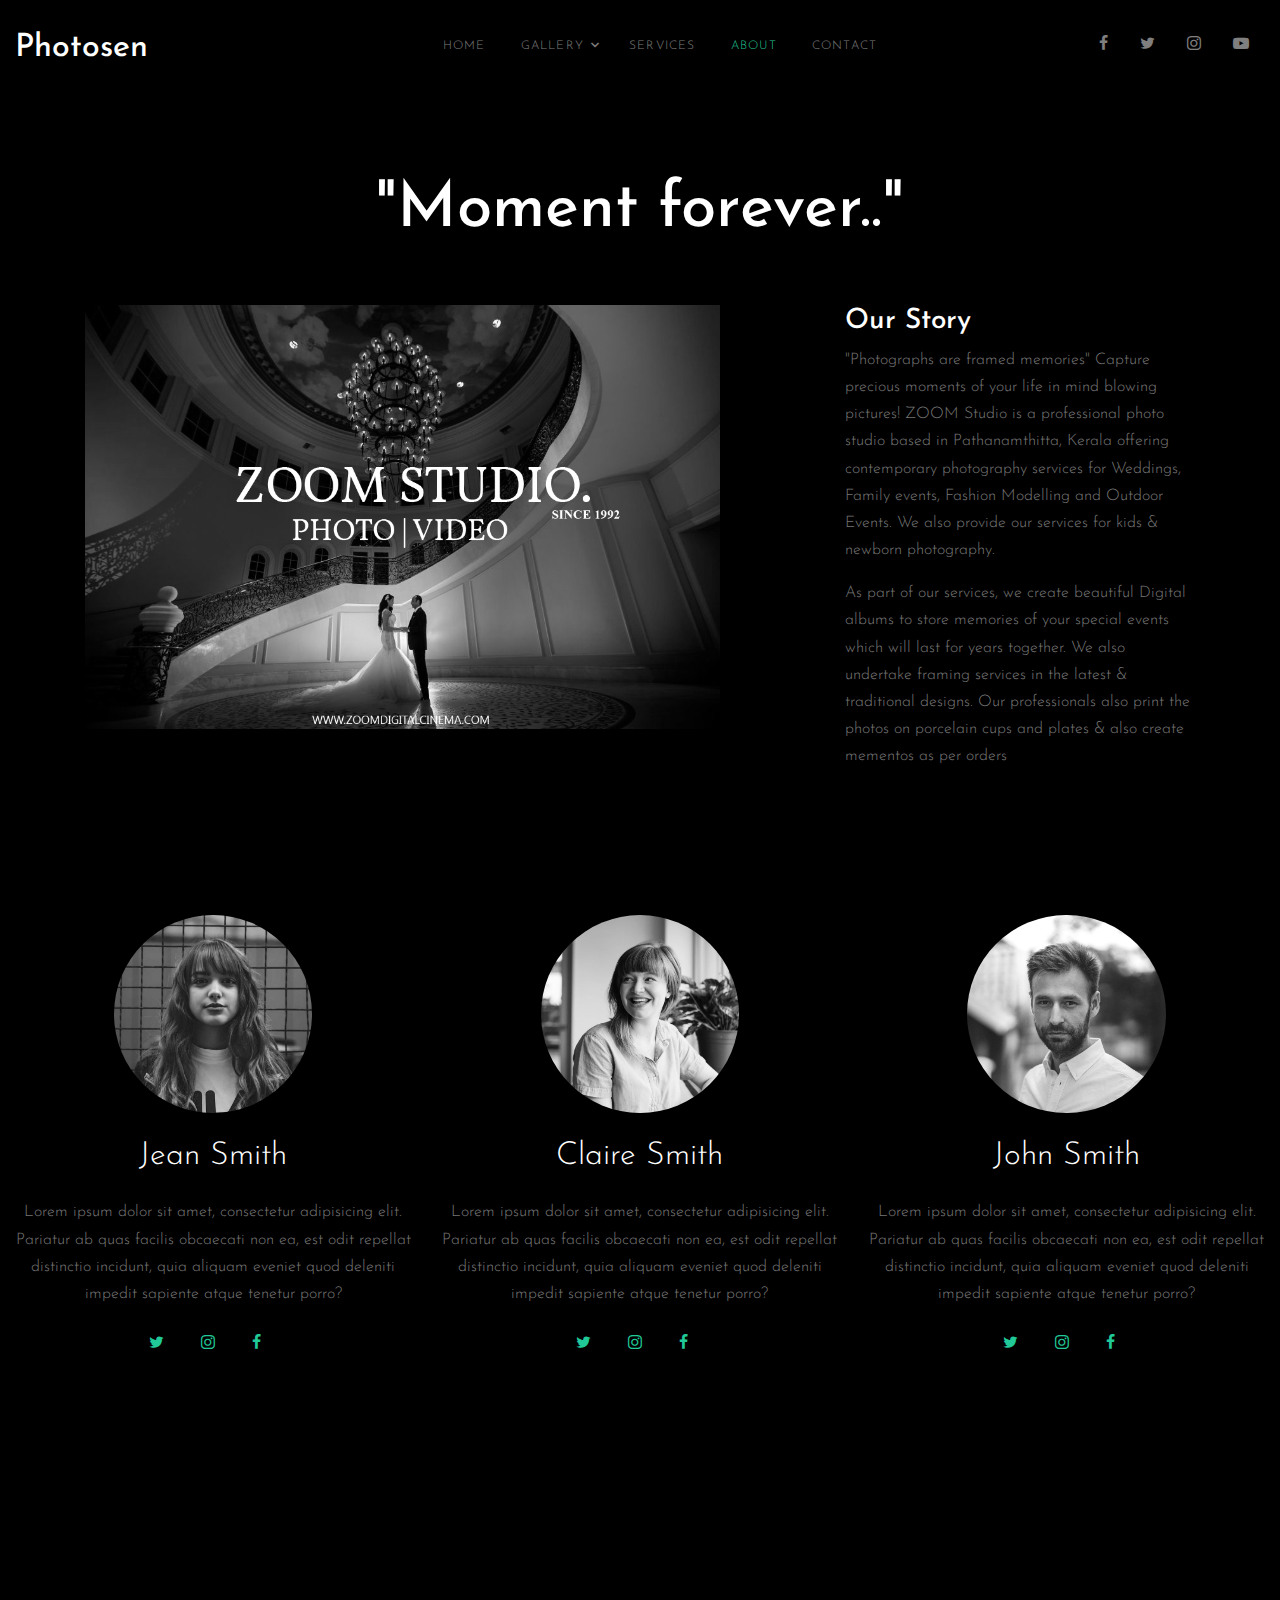
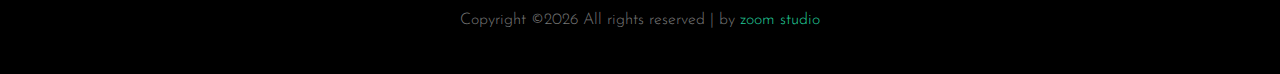
==== commit 224b70f1: "about us page in progress" ====
--- a/about.html
+++ b/about.html
@@ -113,32 +113,29 @@
 
 
     <div class="site-section"  data-aos="fade">
-      <div class="container-fluid">
-
+      <div class="container">
         <div class="row justify-content-center">
-
           <div class="col-md-7">
             <div class="row mb-5">
               <div class="col-12 ">
-                <h2 class="site-section-heading text-center">My Services</h2>
+                <h2 class="site-section-heading text-center">"Moment forever.."</h2>
               </div>
             </div>
           </div>
-
         </div>
         
         <div class="row mb-5">
-          <div class="col-md-7">
-            <img src="images/img_2.jpg" alt="Images" class="img-fluid">
-          </div>
-          <div class="col-md-4 ml-auto">
-            <h3 class="text-white">My Mission</h3>
-            <p>Lorem ipsum dolor sit amet, consectetur adipisicing elit. Possimus vel tenetur explicabo necessitatibus, ad soluta consectetur illo qui voluptatem. Quis soluta maiores eum. Iste modi voluptatum in repudiandae fugiat suscipit dolorum harum, porro voluptate quis? Alias repudiandae dicta doloremque voluptates soluta repellendus, unde laborum quo nam, ullam facere voluptatem similique.</p>
-            <p>Lorem ipsum dolor sit amet, consectetur adipisicing elit. Dolor architecto excepturi aliquid minus nostrum dicta labore iusto obcaecati fugit cupiditate.</p>
-          </div>
-        </div>
-
-
+            <div class="col-md-7">
+              <img src="images/about/about_main_image.jpg" alt="Images" class="img-fluid">
+            </div>
+            <div class="col-md-4 ml-auto">
+              <h3 class="text-white">Our Story</h3>
+              <p>"Photographs are framed memories" Capture precious moments of your life in mind blowing pictures! ZOOM Studio is a professional photo studio based in Pathanamthitta, Kerala offering contemporary photography services for Weddings, Family events, Fashion Modelling and Outdoor Events. We also provide our services for kids & newborn photography.</p>
+              <p>As part of our services, we create beautiful Digital albums to store memories of your special events which will last for years together. We also undertake framing services in the latest & traditional designs. Our professionals also print the photos on porcelain cups and plates & also create mementos as per orders</p>
+            </div>
+        </div>
+      </div>
+      <div class="container-fluid">
         <div class="row site-section">
           <div class="col-md-6 col-lg-6 col-xl-4 text-center mb-5">
             <img src="images/person_1.jpg" alt="Image" class="img-fluid w-50 rounded-circle mb-4">
@@ -178,7 +175,7 @@
       <div class="container-fluid text-center">
         <p>
           <!-- Link back to Colorlib can't be removed. Template is licensed under CC BY 3.0. -->
-          Copyright &copy;<script data-cfasync="false" src="/cdn-cgi/scripts/5c5dd728/cloudflare-static/email-decode.min.js"></script><script>document.write(new Date().getFullYear());</script> All rights reserved | This template is made with <i class="icon-heart-o" aria-hidden="true"></i> by <a href="https://colorlib.com" target="_blank" >Colorlib</a>
+          Copyright &copy;<script data-cfasync="false" src="/cdn-cgi/scripts/5c5dd728/cloudflare-static/email-decode.min.js"></script><script>document.write(new Date().getFullYear());</script> All rights reserved | by <a href="" target="_blank" >zoom studio</a>
           <!-- Link back to Colorlib can't be removed. Template is licensed under CC BY 3.0. -->
         </p>
       </div>
--- a/css/style.css
+++ b/css/style.css
@@ -22,7 +22,8 @@
     text-decoration: none; }
 
 .text-black {
-  color: #000 !important; }
+  color: #fff
+ }
 
 .bg-black {
   background: #000 !important; }
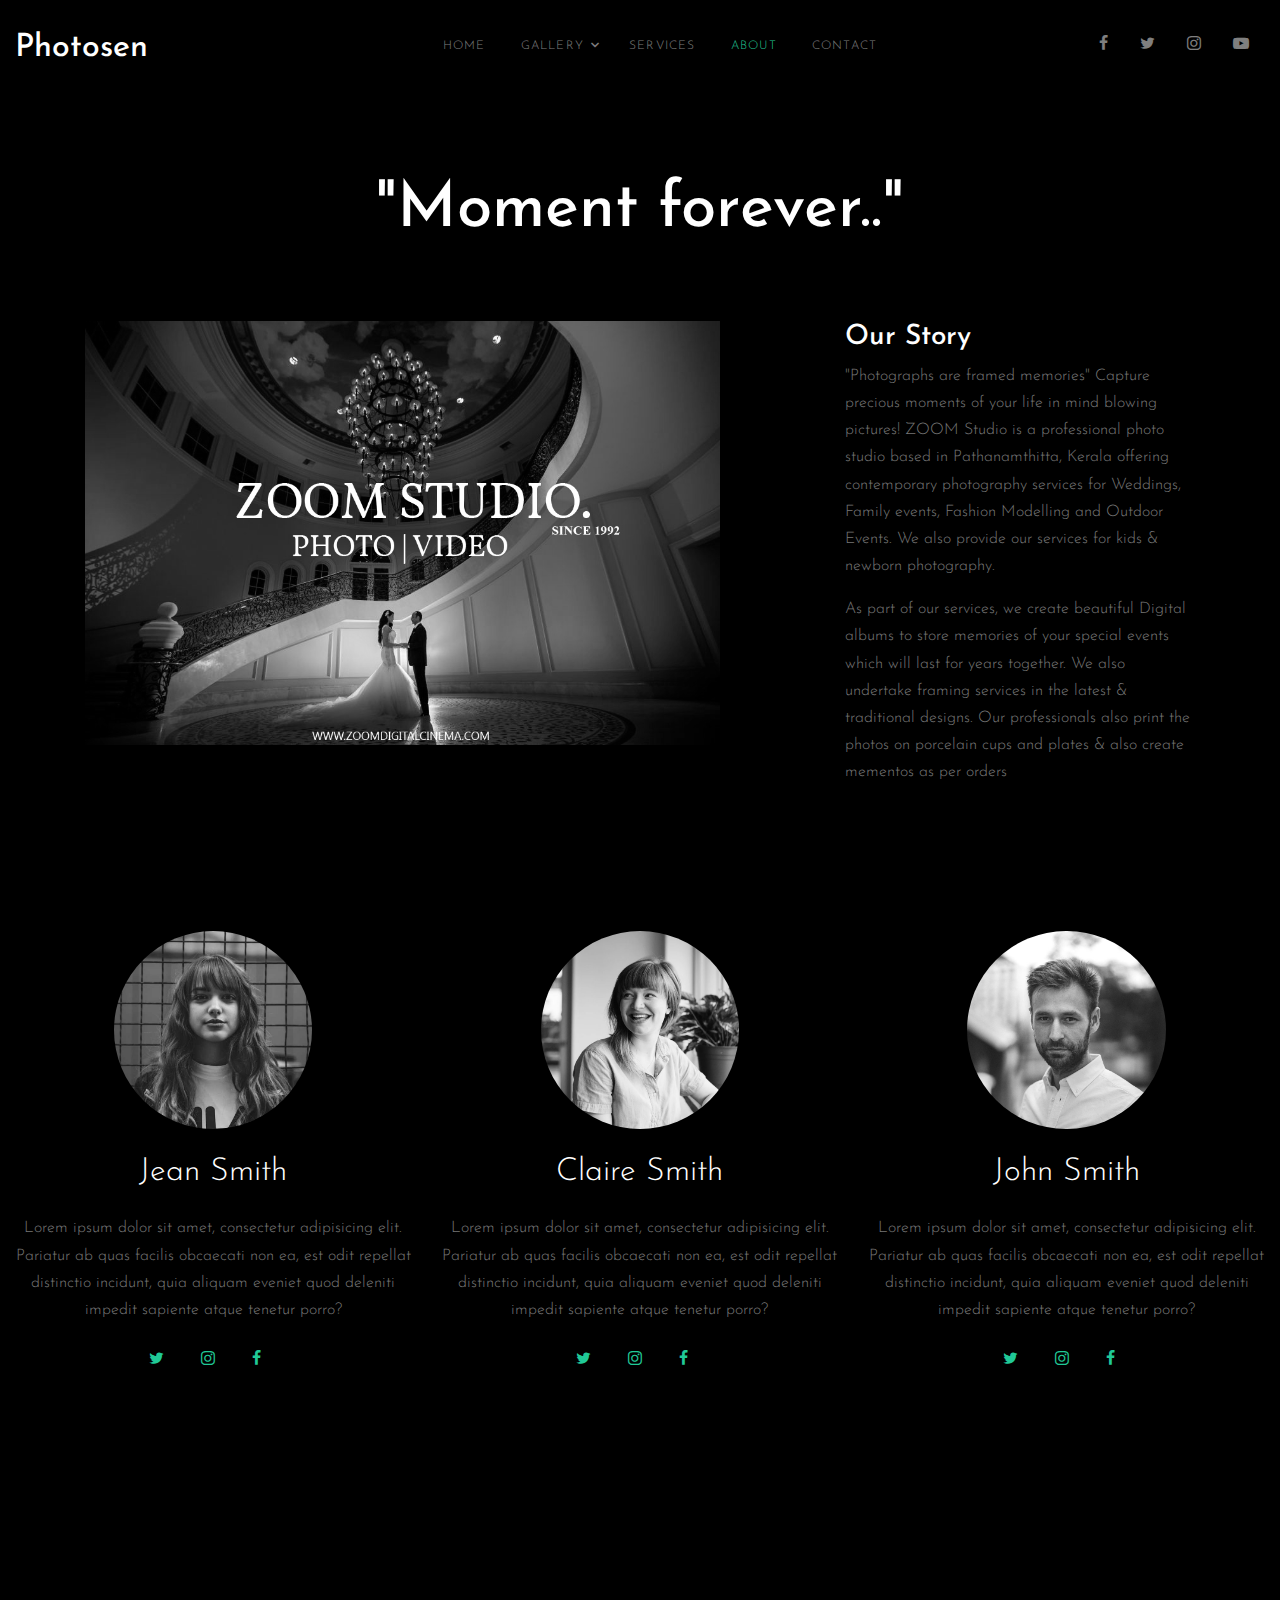
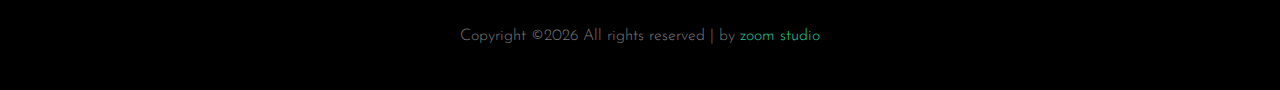
==== commit 78da3d8f: "mt-3 added in about us" ====
--- a/about.html
+++ b/about.html
@@ -123,12 +123,11 @@
             </div>
           </div>
         </div>
-        
         <div class="row mb-5">
-            <div class="col-md-7">
+            <div class="col-md-7 mt-3">
               <img src="images/about/about_main_image.jpg" alt="Images" class="img-fluid">
             </div>
-            <div class="col-md-4 ml-auto">
+            <div class="col-md-4 ml-auto mt-3">
               <h3 class="text-white">Our Story</h3>
               <p>"Photographs are framed memories" Capture precious moments of your life in mind blowing pictures! ZOOM Studio is a professional photo studio based in Pathanamthitta, Kerala offering contemporary photography services for Weddings, Family events, Fashion Modelling and Outdoor Events. We also provide our services for kids & newborn photography.</p>
               <p>As part of our services, we create beautiful Digital albums to store memories of your special events which will last for years together. We also undertake framing services in the latest & traditional designs. Our professionals also print the photos on porcelain cups and plates & also create mementos as per orders</p>
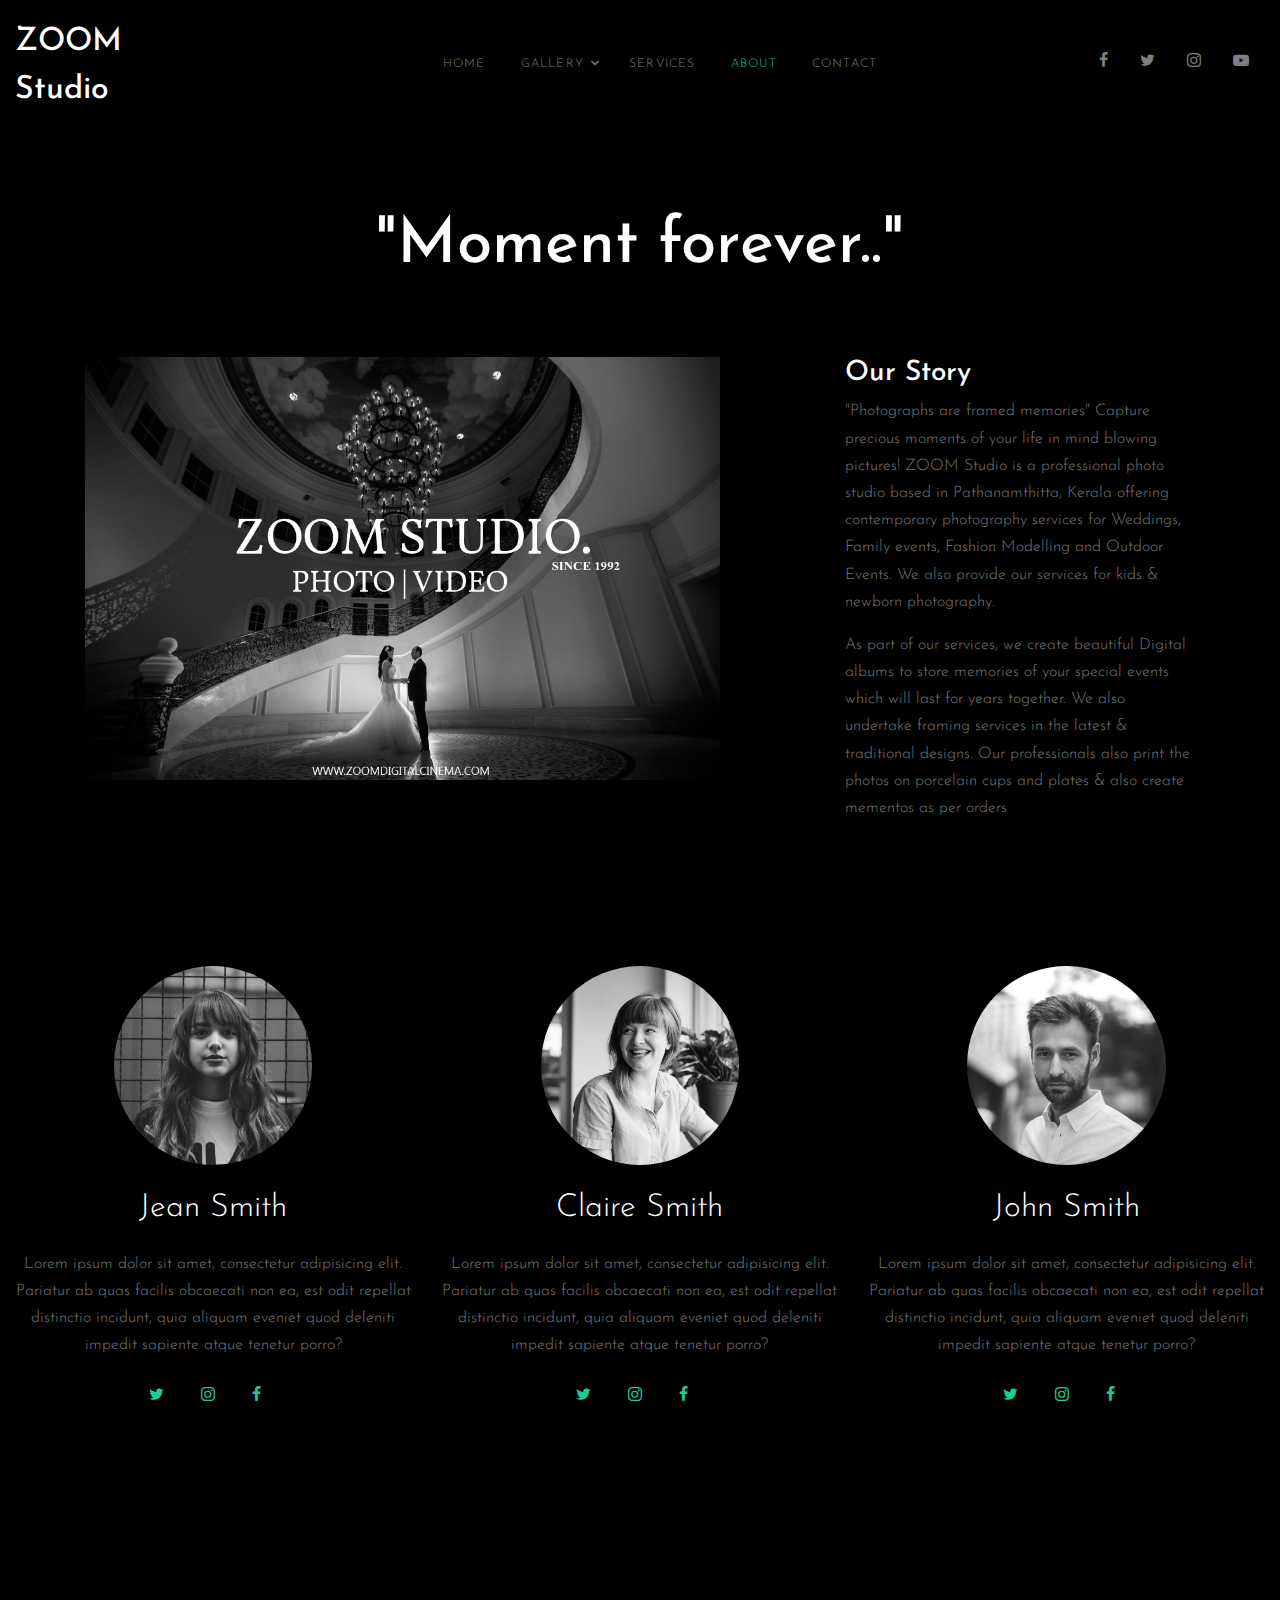
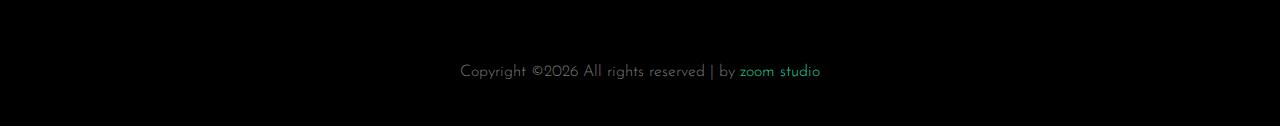
==== commit a1fb40cd: "title and instagram link updated" ====
--- a/about.html
+++ b/about.html
@@ -49,7 +49,7 @@
         <div class="row align-items-center">
 
           <div class="col-6 col-xl-2" data-aos="fade-down">
-            <h1 class="mb-0"><a href="index.html" class="text-white h2 mb-0">Photosen</a></h1>
+            <h1 class="mb-0"><a href="index.html" class="text-white h2 mb-0">ZOOM Studio</a></h1>
           </div>
           <div class="col-10 col-md-8 d-none d-xl-block" data-aos="fade-down">
             <nav class="site-navigation position-relative text-right text-lg-center" role="navigation">
@@ -93,7 +93,7 @@
                   <a href="#" class="pl-3 pr-3"><span class="icon-twitter"></span></a>
                 </li>
                 <li>
-                  <a href="#" class="pl-3 pr-3"><span class="icon-instagram"></span></a>
+                  <a href="https://instagram.com/zoomstudio.in?igshid=YmMyMTA2M2Y=" class="pl-3 pr-3"><span class="icon-instagram"></span></a>
                 </li>
                 <li>
                   <a href="#" class="pl-3 pr-3"><span class="icon-youtube-play"></span></a>
